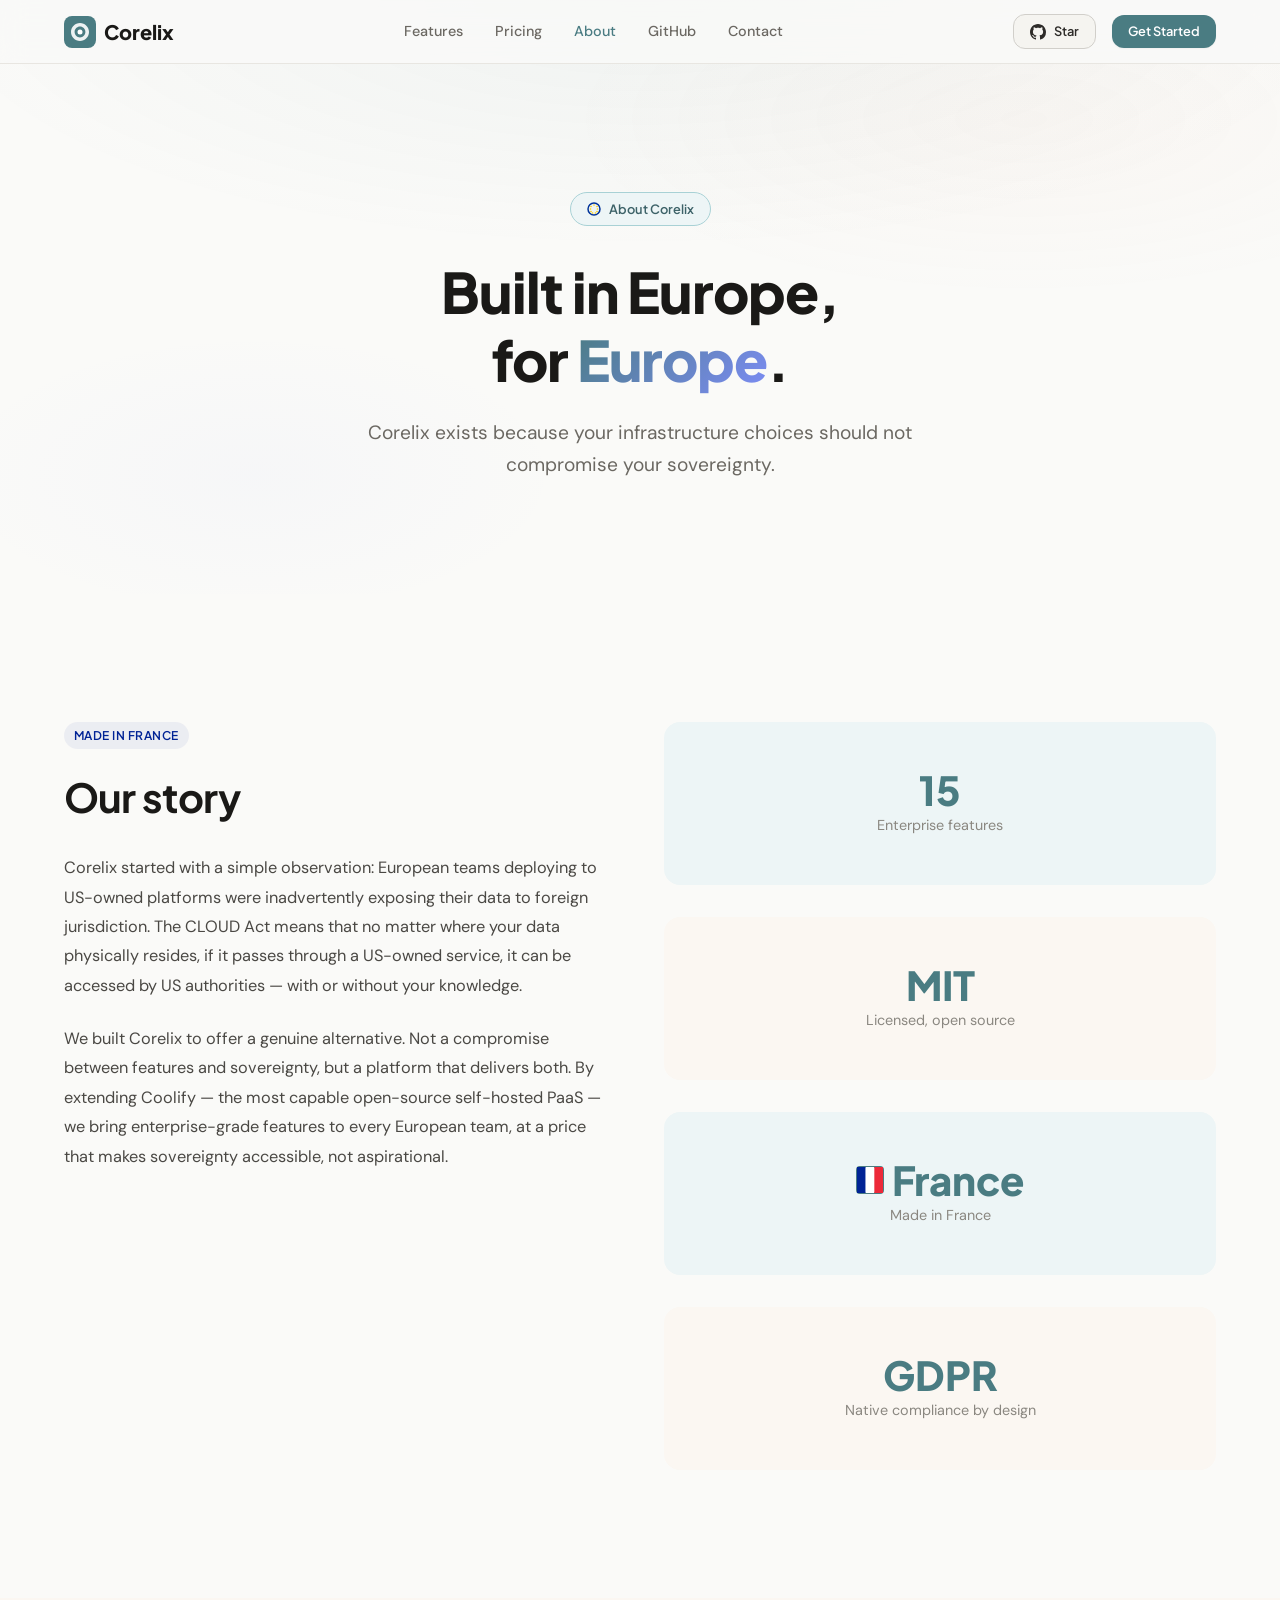
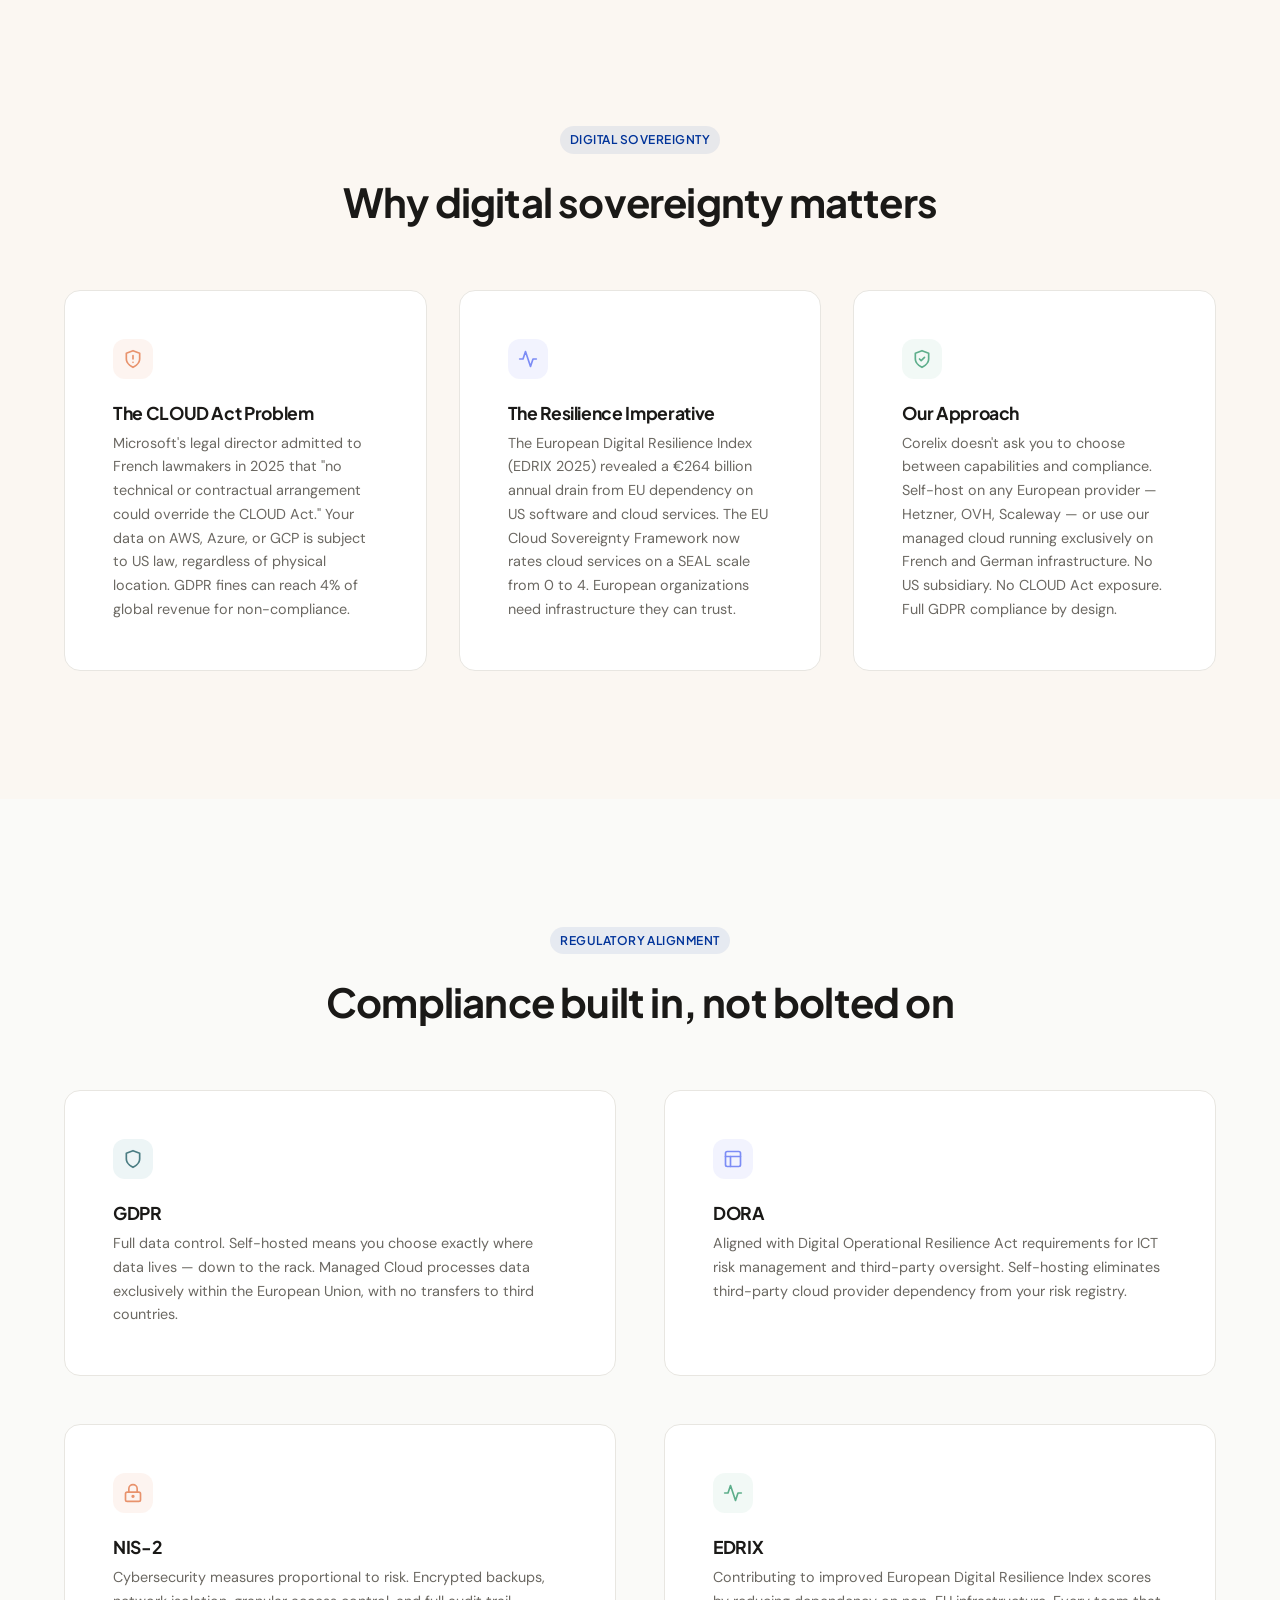
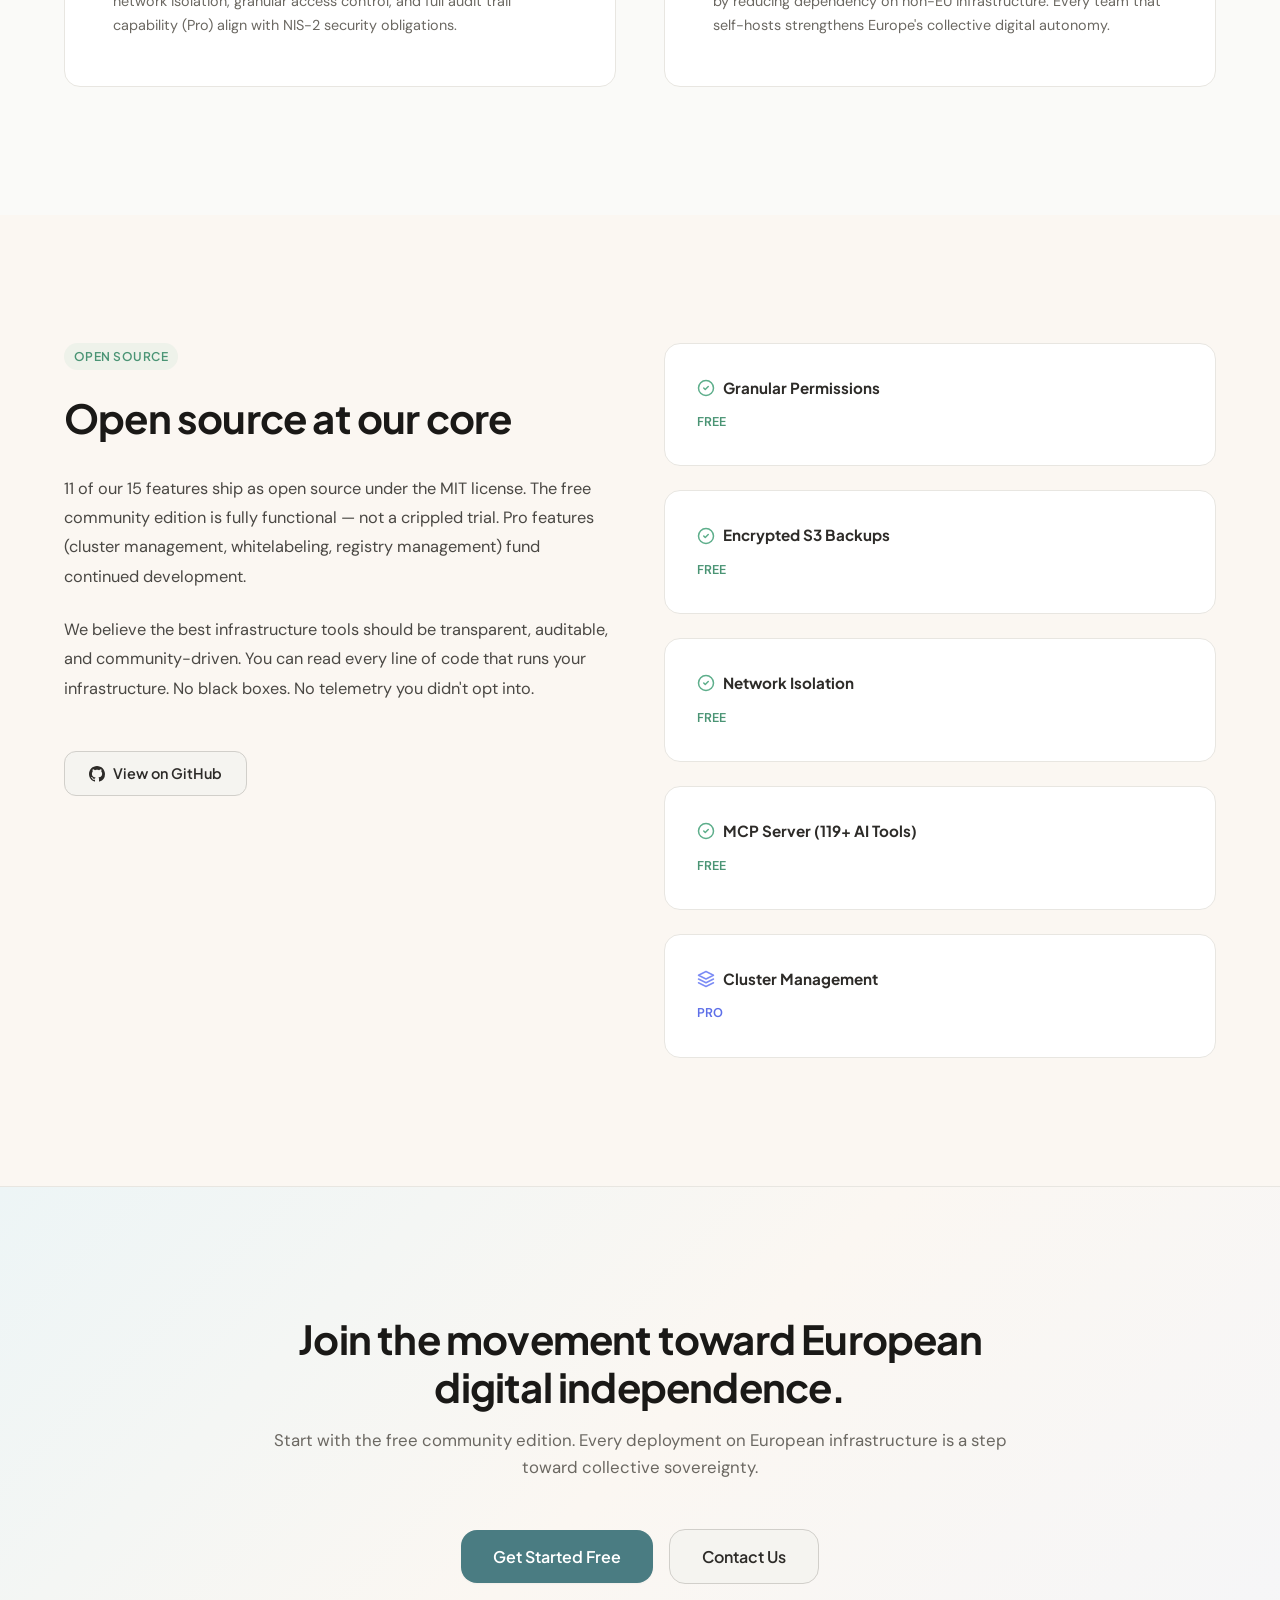
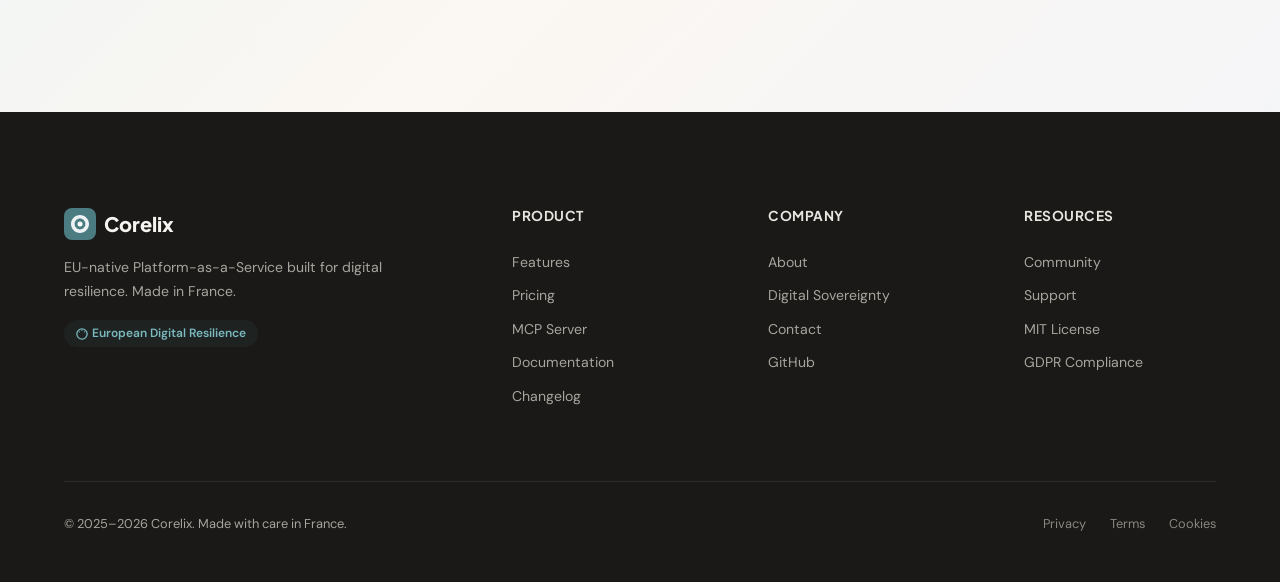
==== about.html @ 8a0ff83e "Deploy website from 1de7bd1" ====
<!DOCTYPE html>
<html lang="en">
<head>
  <meta charset="utf-8">
  <meta name="viewport" content="width=device-width, initial-scale=1">
  <title>About Corelix — European Digital Resilience for Every Team</title>
  <meta name="description" content="Corelix is an EU-native PaaS made in France, built for digital sovereignty and resilience. Learn why European infrastructure independence matters and how Corelix helps.">
  <meta name="keywords" content="Corelix, about, European PaaS, digital sovereignty, GDPR, CLOUD Act, EDRIX, France, open source, self-hosted">

  <!-- Open Graph -->
  <meta property="og:type" content="website">
  <meta property="og:url" content="https://corelix.io/about.html">
  <meta property="og:title" content="About Corelix — European Digital Resilience for Every Team">
  <meta property="og:description" content="EU-native PaaS made in France, built for digital sovereignty and resilience. Learn why European infrastructure independence matters.">
  <meta property="og:image" content="https://corelix.io/images/og-cover.png">
  <meta property="og:locale" content="en_US">

  <!-- Twitter -->
  <meta name="twitter:card" content="summary_large_image">
  <meta name="twitter:title" content="About Corelix — European Digital Resilience for Every Team">
  <meta name="twitter:description" content="EU-native PaaS made in France. Digital sovereignty and resilience for every team.">
  <meta name="twitter:image" content="https://corelix.io/images/og-cover.png">

  <!-- Canonical -->
  <link rel="canonical" href="https://corelix.io/about.html">

  <link rel="icon" type="image/svg+xml" href="data:image/svg+xml,%3Csvg xmlns='http://www.w3.org/2000/svg' viewBox='0 0 32 32'%3E%3Crect width='32' height='32' rx='8' fill='%234A7C82'/%3E%3Cpath d='M16 7C11.03 7 7 11.03 7 16s4.03 9 9 9 9-4.03 9-9-4.03-9-9-9zm0 14.4c-2.98 0-5.4-2.42-5.4-5.4s2.42-5.4 5.4-5.4 5.4 2.42 5.4 5.4-2.42 5.4-5.4 5.4z' fill='white' opacity='0.9'/%3E%3Ccircle cx='16' cy='16' r='2.5' fill='white'/%3E%3C/svg%3E">
  <meta name="theme-color" content="#4A7C82">

  <!-- Fonts -->
  <link rel="preconnect" href="https://fonts.googleapis.com">
  <link rel="preconnect" href="https://fonts.gstatic.com" crossorigin>
  <link href="https://fonts.googleapis.com/css2?family=Plus+Jakarta+Sans:wght@500;600;700;800&family=DM+Sans:wght@400;500;600&family=JetBrains+Mono:wght@400&display=swap" rel="stylesheet">

  <!-- Styles -->
  <link rel="stylesheet" href="css/styles.css">

  <!-- Structured Data -->
  <script type="application/ld+json">
  {
    "@context": "https://schema.org",
    "@type": "AboutPage",
    "name": "About Corelix",
    "description": "Corelix is an EU-native PaaS made in France, built for digital sovereignty and resilience.",
    "url": "https://corelix.io/about.html",
    "mainEntity": {
      "@type": "Organization",
      "name": "Corelix",
      "url": "https://corelix.io",
      "foundingLocation": {
        "@type": "Place",
        "name": "France"
      },
      "address": {
        "@type": "PostalAddress",
        "addressCountry": "FR"
      },
      "description": "EU-native Platform-as-a-Service built for digital resilience. Open source, made in France.",
      "knowsAbout": ["PaaS", "Digital Sovereignty", "GDPR", "Cloud Infrastructure", "Self-Hosting"]
    }
  }
  </script>
</head>
<body>
  <a href="#main" class="skip-link">Skip to main content</a>

  <!-- ====== Header ====== -->
  <header class="header" role="banner">
    <div class="header__inner">
      <a href="index.html" class="header__logo" aria-label="Corelix home">
        <svg class="header__logo-icon" viewBox="0 0 32 32" fill="none" xmlns="http://www.w3.org/2000/svg" aria-hidden="true">
          <rect width="32" height="32" rx="8" fill="#4A7C82"/>
          <path d="M16 7C11.03 7 7 11.03 7 16s4.03 9 9 9 9-4.03 9-9-4.03-9-9-9zm0 14.4c-2.98 0-5.4-2.42-5.4-5.4s2.42-5.4 5.4-5.4 5.4 2.42 5.4 5.4-2.42 5.4-5.4 5.4z" fill="white" opacity="0.9"/>
          <circle cx="16" cy="16" r="2.5" fill="white"/>
        </svg>
        Corelix
      </a>

      <nav class="header__nav" aria-label="Main navigation">
        <a href="features.html" class="header__link">Features</a>
        <a href="pricing.html" class="header__link">Pricing</a>
        <a href="about.html" class="header__link header__link--active">About</a>
        <a href="https://github.com/corelixio/platform" class="header__link" target="_blank" rel="noopener">GitHub</a>
        <a href="contact.html" class="header__link">Contact</a>
      </nav>

      <div class="header__actions">
        <a href="https://github.com/corelixio/platform" class="btn btn--secondary btn--sm" target="_blank" rel="noopener">
          <svg width="16" height="16" viewBox="0 0 16 16" fill="currentColor" aria-hidden="true"><path d="M8 0C3.58 0 0 3.58 0 8c0 3.54 2.29 6.53 5.47 7.59.4.07.55-.17.55-.38 0-.19-.01-.82-.01-1.49-2.01.37-2.53-.49-2.69-.94-.09-.23-.48-.94-.82-1.13-.28-.15-.68-.52-.01-.53.63-.01 1.08.58 1.23.82.72 1.21 1.87.87 2.33.66.07-.52.28-.87.51-1.07-1.78-.2-3.64-.89-3.64-3.95 0-.87.31-1.59.82-2.15-.08-.2-.36-1.02.08-2.12 0 0 .67-.21 2.2.82.64-.18 1.32-.27 2-.27.68 0 1.36.09 2 .27 1.53-1.04 2.2-.82 2.2-.82.44 1.1.16 1.92.08 2.12.51.56.82 1.27.82 2.15 0 3.07-1.87 3.75-3.65 3.95.29.25.54.73.54 1.48 0 1.07-.01 1.93-.01 2.2 0 .21.15.46.55.38A8.01 8.01 0 0016 8c0-4.42-3.58-8-8-8z"/></svg>
          Star
        </a>
        <a href="pricing.html" class="btn btn--primary btn--sm">Get Started</a>
      </div>

      <button class="header__mobile-toggle" aria-label="Toggle menu" aria-expanded="false">
        <svg width="24" height="24" viewBox="0 0 24 24" fill="none" stroke="currentColor" stroke-width="2" stroke-linecap="round"><line x1="3" y1="6" x2="21" y2="6"/><line x1="3" y1="12" x2="21" y2="12"/><line x1="3" y1="18" x2="21" y2="18"/></svg>
      </button>
    </div>
  </header>

  <!-- Mobile Nav -->
  <nav class="mobile-nav" aria-label="Mobile navigation">
    <a href="features.html" class="mobile-nav__link">Features</a>
    <a href="pricing.html" class="mobile-nav__link">Pricing</a>
    <a href="about.html" class="mobile-nav__link">About</a>
    <a href="https://github.com/corelixio/platform" class="mobile-nav__link" target="_blank" rel="noopener">GitHub</a>
    <a href="contact.html" class="mobile-nav__link">Contact</a>
    <a href="pricing.html" class="btn btn--primary btn--lg" style="margin-top:auto;">Get Started</a>
  </nav>

  <main id="main">
    <!-- ====== Hero (Small) ====== -->
    <section class="hero" style="padding-bottom:var(--space-3xl);">
      <div class="container">
        <div class="hero__badge animate-in">
          <svg width="14" height="14" viewBox="0 0 14 14" fill="none" aria-hidden="true"><circle cx="7" cy="7" r="6" stroke="#003399" stroke-width="1.5"/><circle cx="7" cy="3" r="0.8" fill="#FFCC00"/><circle cx="4" cy="4.5" r="0.8" fill="#FFCC00"/><circle cx="10" cy="4.5" r="0.8" fill="#FFCC00"/><circle cx="3.5" cy="7" r="0.8" fill="#FFCC00"/><circle cx="10.5" cy="7" r="0.8" fill="#FFCC00"/><circle cx="4" cy="9.5" r="0.8" fill="#FFCC00"/><circle cx="10" cy="9.5" r="0.8" fill="#FFCC00"/><circle cx="5.5" cy="11" r="0.8" fill="#FFCC00"/><circle cx="8.5" cy="11" r="0.8" fill="#FFCC00"/></svg>
          About Corelix
        </div>

        <h1 class="hero__title animate-in animate-in--delay-1">
          Built in Europe,<br>for <em>Europe</em>.
        </h1>

        <p class="hero__subtitle animate-in animate-in--delay-2">
          Corelix exists because your infrastructure choices should not compromise your sovereignty.
        </p>
      </div>
    </section>


    <!-- ====== Our Story ====== -->
    <section class="section" id="story">
      <div class="container">
        <div class="grid-2" data-animate>
          <div>
            <span class="tag tag--france" style="margin-bottom:var(--space-lg); display:inline-flex;">Made in France</span>
            <h2 style="margin-bottom:var(--space-xl);">Our story</h2>
            <p style="color:var(--color-neutral-700); font-size:1.02rem; line-height:1.8; margin-bottom:var(--space-lg);">
              Corelix started with a simple observation: European teams deploying to US-owned platforms were inadvertently exposing their data to foreign jurisdiction. The CLOUD Act means that no matter where your data physically resides, if it passes through a US-owned service, it can be accessed by US authorities — with or without your knowledge.
            </p>
            <p style="color:var(--color-neutral-700); font-size:1.02rem; line-height:1.8; margin-bottom:var(--space-lg);">
              We built Corelix to offer a genuine alternative. Not a compromise between features and sovereignty, but a platform that delivers both. By extending Coolify — the most capable open-source self-hosted PaaS — we bring enterprise-grade features to every European team, at a price that makes sovereignty accessible, not aspirational.
            </p>
          </div>

          <div style="display:flex; flex-direction:column; gap:var(--space-xl); justify-content:center;">
            <div style="background:var(--color-primary-50); border-radius:var(--radius-xl); padding:var(--space-2xl); text-align:center;" data-animate data-animate-delay="100">
              <div class="stat__number">15</div>
              <div class="stat__label">Enterprise features</div>
            </div>
            <div style="background:var(--color-cream-100); border-radius:var(--radius-xl); padding:var(--space-2xl); text-align:center;" data-animate data-animate-delay="200">
              <div class="stat__number">MIT</div>
              <div class="stat__label">Licensed, open source</div>
            </div>
            <div style="background:var(--color-primary-50); border-radius:var(--radius-xl); padding:var(--space-2xl); text-align:center;" data-animate data-animate-delay="300">
              <div class="stat__number" style="display:flex; align-items:center; justify-content:center; gap:var(--space-sm);">
                <svg width="28" height="28" viewBox="0 0 14 14" fill="none" aria-hidden="true"><rect x="0.5" y="0.5" width="13" height="13" rx="1.5" fill="none" stroke="var(--color-primary-500)" stroke-width="1"/><rect x="0.5" y="0.5" width="4.33" height="13" fill="#002395" rx="0"/><rect x="4.83" y="0.5" width="4.33" height="13" fill="white"/><rect x="9.17" y="0.5" width="4.33" height="13" fill="#ED2939" rx="0"/></svg>
                France
              </div>
              <div class="stat__label">Made in France</div>
            </div>
            <div style="background:var(--color-cream-100); border-radius:var(--radius-xl); padding:var(--space-2xl); text-align:center;" data-animate data-animate-delay="400">
              <div class="stat__number">GDPR</div>
              <div class="stat__label">Native compliance by design</div>
            </div>
          </div>
        </div>
      </div>
    </section>


    <!-- ====== Digital Sovereignty ====== -->
    <section class="section section--cream" id="sovereignty">
      <div class="container">
        <div class="text-center mb-3xl" data-animate>
          <span class="tag tag--eu">Digital Sovereignty</span>
          <h2 class="mt-lg">Why digital sovereignty matters</h2>
        </div>

        <div class="grid-3">
          <div class="feature-card" data-animate data-animate-delay="0">
            <div class="feature-card__icon feature-card__icon--coral">
              <svg viewBox="0 0 24 24" fill="none" stroke="currentColor" stroke-width="2" stroke-linecap="round" stroke-linejoin="round"><path d="M12 22s8-4 8-10V5l-8-3-8 3v7c0 6 8 10 8 10z"/><line x1="12" y1="8" x2="12" y2="12"/><line x1="12" y1="16" x2="12.01" y2="16"/></svg>
            </div>
            <h3 class="feature-card__title">The CLOUD Act Problem</h3>
            <p class="feature-card__desc">
              Microsoft's legal director admitted to French lawmakers in 2025 that "no technical or contractual arrangement could override the CLOUD Act." Your data on AWS, Azure, or GCP is subject to US law, regardless of physical location. GDPR fines can reach 4% of global revenue for non-compliance.
            </p>
          </div>

          <div class="feature-card" data-animate data-animate-delay="150">
            <div class="feature-card__icon feature-card__icon--peri">
              <svg viewBox="0 0 24 24" fill="none" stroke="currentColor" stroke-width="2" stroke-linecap="round" stroke-linejoin="round"><path d="M22 12h-4l-3 9L9 3l-3 9H2"/></svg>
            </div>
            <h3 class="feature-card__title">The Resilience Imperative</h3>
            <p class="feature-card__desc">
              The European Digital Resilience Index (EDRIX 2025) revealed a €264 billion annual drain from EU dependency on US software and cloud services. The EU Cloud Sovereignty Framework now rates cloud services on a SEAL scale from 0 to 4. European organizations need infrastructure they can trust.
            </p>
          </div>

          <div class="feature-card" data-animate data-animate-delay="300">
            <div class="feature-card__icon feature-card__icon--sage">
              <svg viewBox="0 0 24 24" fill="none" stroke="currentColor" stroke-width="2" stroke-linecap="round" stroke-linejoin="round"><path d="M12 22s8-4 8-10V5l-8-3-8 3v7c0 6 8 10 8 10z"/><path d="M9 12l2 2 4-4"/></svg>
            </div>
            <h3 class="feature-card__title">Our Approach</h3>
            <p class="feature-card__desc">
              Corelix doesn't ask you to choose between capabilities and compliance. Self-host on any European provider — Hetzner, OVH, Scaleway — or use our managed cloud running exclusively on French and German infrastructure. No US subsidiary. No CLOUD Act exposure. Full GDPR compliance by design.
            </p>
          </div>
        </div>
      </div>
    </section>


    <!-- ====== GDPR & Compliance ====== -->
    <section class="section" id="gdpr">
      <div class="container">
        <div class="text-center mb-3xl" data-animate>
          <span class="tag tag--eu">Regulatory Alignment</span>
          <h2 class="mt-lg">Compliance built in, not bolted on</h2>
        </div>

        <div class="grid-2">
          <div class="feature-card" data-animate data-animate-delay="0">
            <div class="feature-card__icon feature-card__icon--teal">
              <svg viewBox="0 0 24 24" fill="none" stroke="currentColor" stroke-width="2" stroke-linecap="round" stroke-linejoin="round"><path d="M12 22s8-4 8-10V5l-8-3-8 3v7c0 6 8 10 8 10z"/></svg>
            </div>
            <h3 class="feature-card__title">GDPR</h3>
            <p class="feature-card__desc">
              Full data control. Self-hosted means you choose exactly where data lives — down to the rack. Managed Cloud processes data exclusively within the European Union, with no transfers to third countries.
            </p>
          </div>

          <div class="feature-card" data-animate data-animate-delay="100">
            <div class="feature-card__icon feature-card__icon--peri">
              <svg viewBox="0 0 24 24" fill="none" stroke="currentColor" stroke-width="2" stroke-linecap="round" stroke-linejoin="round"><rect x="3" y="3" width="18" height="18" rx="2"/><path d="M3 9h18"/><path d="M9 21V9"/></svg>
            </div>
            <h3 class="feature-card__title">DORA</h3>
            <p class="feature-card__desc">
              Aligned with Digital Operational Resilience Act requirements for ICT risk management and third-party oversight. Self-hosting eliminates third-party cloud provider dependency from your risk registry.
            </p>
          </div>

          <div class="feature-card" data-animate data-animate-delay="200">
            <div class="feature-card__icon feature-card__icon--coral">
              <svg viewBox="0 0 24 24" fill="none" stroke="currentColor" stroke-width="2" stroke-linecap="round" stroke-linejoin="round"><rect x="3" y="11" width="18" height="11" rx="2" ry="2"/><path d="M7 11V7a5 5 0 0110 0v4"/><circle cx="12" cy="16" r="1"/></svg>
            </div>
            <h3 class="feature-card__title">NIS-2</h3>
            <p class="feature-card__desc">
              Cybersecurity measures proportional to risk. Encrypted backups, network isolation, granular access control, and full audit trail capability (Pro) align with NIS-2 security obligations.
            </p>
          </div>

          <div class="feature-card" data-animate data-animate-delay="300">
            <div class="feature-card__icon feature-card__icon--sage">
              <svg viewBox="0 0 24 24" fill="none" stroke="currentColor" stroke-width="2" stroke-linecap="round" stroke-linejoin="round"><path d="M22 12h-4l-3 9L9 3l-3 9H2"/></svg>
            </div>
            <h3 class="feature-card__title">EDRIX</h3>
            <p class="feature-card__desc">
              Contributing to improved European Digital Resilience Index scores by reducing dependency on non-EU infrastructure. Every team that self-hosts strengthens Europe's collective digital autonomy.
            </p>
          </div>
        </div>
      </div>
    </section>


    <!-- ====== Open Source Commitment ====== -->
    <section class="section section--cream" id="open-source">
      <div class="container">
        <div class="grid-2" data-animate>
          <div>
            <span class="tag tag--open" style="margin-bottom:var(--space-lg); display:inline-flex;">Open Source</span>
            <h2 style="margin-bottom:var(--space-xl);">Open source at our core</h2>
            <p style="color:var(--color-neutral-700); font-size:1.02rem; line-height:1.8; margin-bottom:var(--space-lg);">
              11 of our 15 features ship as open source under the MIT license. The free community edition is fully functional — not a crippled trial. Pro features (cluster management, whitelabeling, registry management) fund continued development.
            </p>
            <p style="color:var(--color-neutral-700); font-size:1.02rem; line-height:1.8; margin-bottom:var(--space-2xl);">
              We believe the best infrastructure tools should be transparent, auditable, and community-driven. You can read every line of code that runs your infrastructure. No black boxes. No telemetry you didn't opt into.
            </p>
            <a href="https://github.com/corelixio/platform" class="btn btn--secondary" target="_blank" rel="noopener">
              <svg width="16" height="16" viewBox="0 0 16 16" fill="currentColor" aria-hidden="true"><path d="M8 0C3.58 0 0 3.58 0 8c0 3.54 2.29 6.53 5.47 7.59.4.07.55-.17.55-.38 0-.19-.01-.82-.01-1.49-2.01.37-2.53-.49-2.69-.94-.09-.23-.48-.94-.82-1.13-.28-.15-.68-.52-.01-.53.63-.01 1.08.58 1.23.82.72 1.21 1.87.87 2.33.66.07-.52.28-.87.51-1.07-1.78-.2-3.64-.89-3.64-3.95 0-.87.31-1.59.82-2.15-.08-.2-.36-1.02.08-2.12 0 0 .67-.21 2.2.82.64-.18 1.32-.27 2-.27.68 0 1.36.09 2 .27 1.53-1.04 2.2-.82 2.2-.82.44 1.1.16 1.92.08 2.12.51.56.82 1.27.82 2.15 0 3.07-1.87 3.75-3.65 3.95.29.25.54.73.54 1.48 0 1.07-.01 1.93-.01 2.2 0 .21.15.46.55.38A8.01 8.01 0 0016 8c0-4.42-3.58-8-8-8z"/></svg>
              View on GitHub
            </a>
          </div>

          <div style="display:flex; flex-direction:column; gap:var(--space-lg); justify-content:center;">
            <div style="background:white; border:1px solid var(--color-neutral-200); border-radius:var(--radius-xl); padding:var(--space-xl);" data-animate data-animate-delay="100">
              <div style="display:flex; align-items:center; gap:var(--space-sm); margin-bottom:var(--space-sm);">
                <svg width="18" height="18" viewBox="0 0 24 24" fill="none" stroke="var(--color-sage-500)" stroke-width="2" stroke-linecap="round" stroke-linejoin="round"><path d="M9 12l2 2 4-4"/><circle cx="12" cy="12" r="10"/></svg>
                <strong style="font-family:var(--font-display); font-size:0.95rem;">Granular Permissions</strong>
              </div>
              <span style="font-size:0.8rem; color:var(--color-sage-600); font-weight:600;">FREE</span>
            </div>
            <div style="background:white; border:1px solid var(--color-neutral-200); border-radius:var(--radius-xl); padding:var(--space-xl);" data-animate data-animate-delay="150">
              <div style="display:flex; align-items:center; gap:var(--space-sm); margin-bottom:var(--space-sm);">
                <svg width="18" height="18" viewBox="0 0 24 24" fill="none" stroke="var(--color-sage-500)" stroke-width="2" stroke-linecap="round" stroke-linejoin="round"><path d="M9 12l2 2 4-4"/><circle cx="12" cy="12" r="10"/></svg>
                <strong style="font-family:var(--font-display); font-size:0.95rem;">Encrypted S3 Backups</strong>
              </div>
              <span style="font-size:0.8rem; color:var(--color-sage-600); font-weight:600;">FREE</span>
            </div>
            <div style="background:white; border:1px solid var(--color-neutral-200); border-radius:var(--radius-xl); padding:var(--space-xl);" data-animate data-animate-delay="200">
              <div style="display:flex; align-items:center; gap:var(--space-sm); margin-bottom:var(--space-sm);">
                <svg width="18" height="18" viewBox="0 0 24 24" fill="none" stroke="var(--color-sage-500)" stroke-width="2" stroke-linecap="round" stroke-linejoin="round"><path d="M9 12l2 2 4-4"/><circle cx="12" cy="12" r="10"/></svg>
                <strong style="font-family:var(--font-display); font-size:0.95rem;">Network Isolation</strong>
              </div>
              <span style="font-size:0.8rem; color:var(--color-sage-600); font-weight:600;">FREE</span>
            </div>
            <div style="background:white; border:1px solid var(--color-neutral-200); border-radius:var(--radius-xl); padding:var(--space-xl);" data-animate data-animate-delay="250">
              <div style="display:flex; align-items:center; gap:var(--space-sm); margin-bottom:var(--space-sm);">
                <svg width="18" height="18" viewBox="0 0 24 24" fill="none" stroke="var(--color-sage-500)" stroke-width="2" stroke-linecap="round" stroke-linejoin="round"><path d="M9 12l2 2 4-4"/><circle cx="12" cy="12" r="10"/></svg>
                <strong style="font-family:var(--font-display); font-size:0.95rem;">MCP Server (119+ AI Tools)</strong>
              </div>
              <span style="font-size:0.8rem; color:var(--color-sage-600); font-weight:600;">FREE</span>
            </div>
            <div style="background:white; border:1px solid var(--color-neutral-200); border-radius:var(--radius-xl); padding:var(--space-xl);" data-animate data-animate-delay="300">
              <div style="display:flex; align-items:center; gap:var(--space-sm); margin-bottom:var(--space-sm);">
                <svg width="18" height="18" viewBox="0 0 24 24" fill="none" stroke="var(--color-peri-500)" stroke-width="2" stroke-linecap="round" stroke-linejoin="round"><path d="M12 2L2 7l10 5 10-5-10-5z"/><path d="M2 17l10 5 10-5"/><path d="M2 12l10 5 10-5"/></svg>
                <strong style="font-family:var(--font-display); font-size:0.95rem;">Cluster Management</strong>
              </div>
              <span style="font-size:0.8rem; color:var(--color-peri-600); font-weight:600;">PRO</span>
            </div>
          </div>
        </div>
      </div>
    </section>


    <!-- ====== CTA ====== -->
    <section class="cta-section">
      <div class="container" data-animate>
        <h2>Join the movement toward European<br>digital independence.</h2>
        <p>Start with the free community edition. Every deployment on European infrastructure is a step toward collective sovereignty.</p>
        <div class="flex items-center justify-center gap-md" style="flex-wrap:wrap;">
          <a href="pricing.html" class="btn btn--primary btn--lg">Get Started Free</a>
          <a href="contact.html" class="btn btn--secondary btn--lg">Contact Us</a>
        </div>
      </div>
    </section>
  </main>


  <!-- ====== Footer ====== -->
  <footer class="footer" role="contentinfo">
    <div class="container">
      <div class="footer__grid">
        <div class="footer__brand">
          <a href="index.html" class="header__logo" style="color:var(--color-neutral-100);">
            <svg class="header__logo-icon" viewBox="0 0 32 32" fill="none" aria-hidden="true">
              <rect width="32" height="32" rx="8" fill="#4A7C82"/>
              <path d="M16 7C11.03 7 7 11.03 7 16s4.03 9 9 9 9-4.03 9-9-4.03-9-9-9zm0 14.4c-2.98 0-5.4-2.42-5.4-5.4s2.42-5.4 5.4-5.4 5.4 2.42 5.4 5.4-2.42 5.4-5.4 5.4z" fill="white" opacity="0.9"/>
              <circle cx="16" cy="16" r="2.5" fill="white"/>
            </svg>
            Corelix
          </a>
          <p>EU-native Platform-as-a-Service built for digital resilience. Made in France.</p>
          <div class="footer__eu-badge">
            <svg width="12" height="12" viewBox="0 0 14 14" fill="none"><circle cx="7" cy="7" r="6" stroke="currentColor" stroke-width="1.5"/><circle cx="7" cy="3" r="0.7" fill="currentColor"/><circle cx="4" cy="4.5" r="0.7" fill="currentColor"/><circle cx="10" cy="4.5" r="0.7" fill="currentColor"/></svg>
            European Digital Resilience
          </div>
        </div>

        <div>
          <h4 class="footer__col-title">Product</h4>
          <ul class="footer__links">
            <li><a href="features.html">Features</a></li>
            <li><a href="pricing.html">Pricing</a></li>
            <li><a href="features.html#mcp-server">MCP Server</a></li>
            <li><a href="https://github.com/corelixio/platform" target="_blank" rel="noopener">Documentation</a></li>
            <li><a href="https://github.com/corelixio/platform/blob/main/CHANGELOG.md" target="_blank" rel="noopener">Changelog</a></li>
          </ul>
        </div>

        <div>
          <h4 class="footer__col-title">Company</h4>
          <ul class="footer__links">
            <li><a href="about.html">About</a></li>
            <li><a href="about.html#sovereignty">Digital Sovereignty</a></li>
            <li><a href="contact.html">Contact</a></li>
            <li><a href="https://github.com/corelixio/platform" target="_blank" rel="noopener">GitHub</a></li>
          </ul>
        </div>

        <div>
          <h4 class="footer__col-title">Resources</h4>
          <ul class="footer__links">
            <li><a href="https://github.com/corelixio/platform/discussions" target="_blank" rel="noopener">Community</a></li>
            <li><a href="https://github.com/corelixio/platform/issues" target="_blank" rel="noopener">Support</a></li>
            <li><a href="https://github.com/corelixio/platform/blob/main/LICENSE" target="_blank" rel="noopener">MIT License</a></li>
            <li><a href="about.html#gdpr">GDPR Compliance</a></li>
          </ul>
        </div>
      </div>

      <div class="footer__bottom">
        <p>&copy; 2025–2026 Corelix. Made with care in France.</p>
        <div class="footer__bottom-links">
          <a href="contact.html">Privacy</a>
          <a href="contact.html">Terms</a>
          <a href="contact.html">Cookies</a>
        </div>
      </div>
    </div>
  </footer>

  <script src="js/main.js"></script>
</body>
</html>
---- css/styles.css ----
/* ============================================
   Corelix.io — Design System
   EU-first PaaS · Made in France
   ============================================ */

/* --- CSS Custom Properties (Brand Tokens) --- */
:root {
  /* Primary — Soft Teal (trust, stability, European identity) */
  --color-primary-50:  #EDF5F6;
  --color-primary-100: #D4E8EA;
  --color-primary-200: #A8D1D5;
  --color-primary-300: #7BB9BF;
  --color-primary-400: #5BA0A7;
  --color-primary-500: #4A7C82;
  --color-primary-600: #3D6268;
  --color-primary-700: #2F4E52;
  --color-primary-800: #233A3D;
  --color-primary-900: #172627;

  /* Secondary — Warm Cream (comfort, warmth, accessibility) */
  --color-cream-50:  #FFFDFB;
  --color-cream-100: #FBF7F2;
  --color-cream-200: #F5F0EB;
  --color-cream-300: #EDE5DC;
  --color-cream-400: #DDD3C6;

  /* Accent Coral — (energy, warmth, French touch) */
  --color-coral-300: #F0B5A0;
  --color-coral-400: #EC9E83;
  --color-coral-500: #E8926C;
  --color-coral-600: #D47A54;

  /* Accent Periwinkle — (innovation, technology) */
  --color-peri-300:  #A3ADF8;
  --color-peri-400:  #8E9AF6;
  --color-peri-500:  #7C8CF5;
  --color-peri-600:  #5D6FE8;

  /* Success — Sage Green (growth, sustainability) */
  --color-sage-400:  #72C0A0;
  --color-sage-500:  #5DAE8B;
  --color-sage-600:  #4A9474;

  /* Warning — Warm Amber */
  --color-amber-400: #EDC480;
  --color-amber-500: #E8B86C;

  /* Neutral — Warm Slate */
  --color-neutral-50:  #FAFAF8;
  --color-neutral-100: #F5F4F0;
  --color-neutral-200: #E8E6E1;
  --color-neutral-300: #D1CFCA;
  --color-neutral-400: #A8A59E;
  --color-neutral-500: #8A8780;
  --color-neutral-600: #6B6862;
  --color-neutral-700: #4A4844;
  --color-neutral-800: #2D2B28;
  --color-neutral-900: #1A1917;

  /* Typography */
  --font-display: 'Plus Jakarta Sans', sans-serif;
  --font-body:    'DM Sans', sans-serif;
  --font-mono:    'JetBrains Mono', monospace;

  /* Spacing Scale */
  --space-xs:  0.25rem;
  --space-sm:  0.5rem;
  --space-md:  1rem;
  --space-lg:  1.5rem;
  --space-xl:  2rem;
  --space-2xl: 3rem;
  --space-3xl: 4rem;
  --space-4xl: 6rem;
  --space-5xl: 8rem;

  /* Radii */
  --radius-sm:   0.375rem;
  --radius-md:   0.5rem;
  --radius-lg:   0.75rem;
  --radius-xl:   1rem;
  --radius-2xl:  1.25rem;
  --radius-full: 9999px;

  /* Shadows */
  --shadow-sm:  0 1px 2px rgba(26, 25, 23, 0.04);
  --shadow-md:  0 4px 6px -1px rgba(26, 25, 23, 0.06), 0 2px 4px rgba(26, 25, 23, 0.04);
  --shadow-lg:  0 10px 15px -3px rgba(26, 25, 23, 0.06), 0 4px 6px rgba(26, 25, 23, 0.03);
  --shadow-xl:  0 20px 25px -5px rgba(26, 25, 23, 0.06), 0 8px 10px rgba(26, 25, 23, 0.03);
  --shadow-glow: 0 0 20px rgba(74, 124, 130, 0.15);

  /* Transitions */
  --ease-smooth: cubic-bezier(0.4, 0, 0.2, 1);
  --duration-fast: 150ms;
  --duration-normal: 250ms;
  --duration-slow: 400ms;

  /* Layout */
  --max-width: 1200px;
  --header-height: 4rem;
}


/* --- Base Reset & Typography --- */
*,
*::before,
*::after {
  box-sizing: border-box;
  margin: 0;
  padding: 0;
}

html {
  scroll-behavior: smooth;
  -webkit-font-smoothing: antialiased;
  -moz-osx-font-smoothing: grayscale;
}

body {
  font-family: var(--font-body);
  font-size: 1rem;
  line-height: 1.6;
  color: var(--color-neutral-800);
  background-color: var(--color-neutral-50);
}

h1, h2, h3, h4, h5, h6 {
  font-family: var(--font-display);
  font-weight: 700;
  line-height: 1.2;
  color: var(--color-neutral-900);
  letter-spacing: -0.02em;
}

h1 { font-size: clamp(2.25rem, 5vw, 3.5rem); font-weight: 800; }
h2 { font-size: clamp(1.75rem, 3.5vw, 2.5rem); }
h3 { font-size: clamp(1.25rem, 2.5vw, 1.75rem); }
h4 { font-size: 1.25rem; }

p { max-width: 65ch; }

a {
  color: var(--color-primary-500);
  text-decoration: none;
  transition: color var(--duration-fast) var(--ease-smooth);
}

a:hover { color: var(--color-primary-600); }

code, pre {
  font-family: var(--font-mono);
  font-size: 0.875rem;
}

pre {
  background: var(--color-neutral-900);
  color: var(--color-neutral-200);
  padding: var(--space-lg);
  border-radius: var(--radius-lg);
  overflow-x: auto;
  line-height: 1.7;
}

code {
  background: var(--color-neutral-100);
  color: var(--color-primary-700);
  padding: 0.125rem 0.375rem;
  border-radius: var(--radius-sm);
  font-size: 0.85em;
}

pre code {
  background: none;
  color: inherit;
  padding: 0;
}

img { max-width: 100%; height: auto; }


/* --- Layout --- */
.container {
  max-width: var(--max-width);
  margin: 0 auto;
  padding: 0 var(--space-lg);
}

.section {
  padding: var(--space-5xl) 0;
}

.section--sm {
  padding: var(--space-3xl) 0;
}

.section--cream {
  background: var(--color-cream-100);
}

.section--dark {
  background: var(--color-neutral-900);
  color: var(--color-neutral-200);
}

.section--dark h2,
.section--dark h3,
.section--dark h4 {
  color: var(--color-neutral-50);
}


/* --- Header --- */
.header {
  position: fixed;
  top: 0;
  left: 0;
  right: 0;
  height: var(--header-height);
  z-index: 100;
  background: rgba(250, 250, 248, 0.85);
  backdrop-filter: blur(12px);
  -webkit-backdrop-filter: blur(12px);
  border-bottom: 1px solid var(--color-neutral-200);
  transition: box-shadow var(--duration-normal) var(--ease-smooth);
}

.header--scrolled {
  box-shadow: var(--shadow-md);
}

.header__inner {
  display: flex;
  align-items: center;
  justify-content: space-between;
  height: 100%;
  max-width: var(--max-width);
  margin: 0 auto;
  padding: 0 var(--space-lg);
}

.header__logo {
  display: flex;
  align-items: center;
  gap: var(--space-sm);
  font-family: var(--font-display);
  font-weight: 800;
  font-size: 1.25rem;
  color: var(--color-neutral-900);
  text-decoration: none;
}

.header__logo-icon {
  width: 2rem;
  height: 2rem;
}

.header__nav {
  display: flex;
  align-items: center;
  gap: var(--space-xl);
}

.header__link {
  font-family: var(--font-body);
  font-size: 0.9rem;
  font-weight: 500;
  color: var(--color-neutral-600);
  text-decoration: none;
  transition: color var(--duration-fast) var(--ease-smooth);
}

.header__link:hover,
.header__link--active {
  color: var(--color-primary-500);
}

.header__actions {
  display: flex;
  align-items: center;
  gap: var(--space-md);
}

.header__mobile-toggle {
  display: none;
  background: none;
  border: none;
  cursor: pointer;
  padding: var(--space-sm);
  color: var(--color-neutral-700);
}


/* --- Mobile Navigation --- */
.mobile-nav {
  display: none;
  position: fixed;
  top: var(--header-height);
  left: 0;
  right: 0;
  bottom: 0;
  background: var(--color-neutral-50);
  z-index: 99;
  padding: var(--space-xl);
  flex-direction: column;
  gap: var(--space-lg);
}

.mobile-nav--open {
  display: flex;
}

.mobile-nav__link {
  font-family: var(--font-display);
  font-size: 1.25rem;
  font-weight: 600;
  color: var(--color-neutral-800);
  text-decoration: none;
  padding: var(--space-md) 0;
  border-bottom: 1px solid var(--color-neutral-200);
}


/* --- Buttons --- */
.btn {
  display: inline-flex;
  align-items: center;
  justify-content: center;
  gap: var(--space-sm);
  font-family: var(--font-display);
  font-weight: 600;
  font-size: 0.9rem;
  padding: 0.625rem 1.5rem;
  border-radius: var(--radius-lg);
  border: none;
  cursor: pointer;
  text-decoration: none;
  transition: all var(--duration-normal) var(--ease-smooth);
  white-space: nowrap;
}

.btn--primary {
  background: var(--color-primary-500);
  color: white;
  box-shadow: var(--shadow-sm);
}

.btn--primary:hover {
  background: var(--color-primary-600);
  color: white;
  box-shadow: var(--shadow-md);
  transform: translateY(-1px);
}

.btn--secondary {
  background: var(--color-neutral-100);
  color: var(--color-neutral-800);
  border: 1px solid var(--color-neutral-300);
}

.btn--secondary:hover {
  background: var(--color-neutral-200);
  color: var(--color-neutral-900);
  transform: translateY(-1px);
}

.btn--outline {
  background: transparent;
  color: var(--color-primary-500);
  border: 1.5px solid var(--color-primary-400);
}

.btn--outline:hover {
  background: var(--color-primary-50);
  color: var(--color-primary-600);
}

.btn--lg {
  padding: 0.875rem 2rem;
  font-size: 1rem;
  border-radius: var(--radius-xl);
}

.btn--sm {
  padding: 0.375rem 1rem;
  font-size: 0.8rem;
}

.btn--ghost {
  background: none;
  color: var(--color-neutral-600);
  padding: 0.5rem 0.75rem;
}

.btn--ghost:hover {
  color: var(--color-primary-500);
  background: var(--color-primary-50);
}


/* --- Hero Section --- */
.hero {
  padding-top: calc(var(--header-height) + var(--space-5xl));
  padding-bottom: var(--space-5xl);
  text-align: center;
  position: relative;
  overflow: hidden;
}

.hero::before {
  content: '';
  position: absolute;
  top: 0;
  left: 0;
  right: 0;
  bottom: 0;
  background:
    radial-gradient(ellipse 80% 60% at 50% 0%, rgba(74, 124, 130, 0.06) 0%, transparent 70%),
    radial-gradient(ellipse 60% 50% at 80% 20%, rgba(232, 146, 108, 0.04) 0%, transparent 60%),
    radial-gradient(ellipse 40% 40% at 20% 80%, rgba(124, 140, 245, 0.03) 0%, transparent 60%);
  pointer-events: none;
  z-index: 0;
}

.hero > * {
  position: relative;
  z-index: 1;
}

.hero__badge {
  display: inline-flex;
  align-items: center;
  gap: var(--space-sm);
  font-family: var(--font-display);
  font-size: 0.8rem;
  font-weight: 600;
  color: var(--color-primary-600);
  background: var(--color-primary-50);
  border: 1px solid var(--color-primary-200);
  padding: 0.375rem 1rem;
  border-radius: var(--radius-full);
  margin-bottom: var(--space-xl);
}

.hero__title {
  max-width: 800px;
  margin: 0 auto var(--space-lg);
}

.hero__title em {
  font-style: normal;
  background: linear-gradient(135deg, var(--color-primary-500), var(--color-peri-500));
  -webkit-background-clip: text;
  -webkit-text-fill-color: transparent;
  background-clip: text;
}

.hero__subtitle {
  font-size: clamp(1.05rem, 2vw, 1.2rem);
  color: var(--color-neutral-600);
  max-width: 600px;
  margin: 0 auto var(--space-2xl);
  line-height: 1.7;
}

.hero__actions {
  display: flex;
  align-items: center;
  justify-content: center;
  gap: var(--space-md);
  margin-bottom: var(--space-3xl);
  flex-wrap: wrap;
}

.hero__trust {
  display: flex;
  align-items: center;
  justify-content: center;
  gap: var(--space-xl);
  flex-wrap: wrap;
}

.hero__trust-item {
  display: flex;
  align-items: center;
  gap: var(--space-xs);
  font-size: 0.8rem;
  font-weight: 500;
  color: var(--color-neutral-500);
}

.hero__trust-item svg {
  width: 1rem;
  height: 1rem;
  flex-shrink: 0;
}


/* --- Feature Cards --- */
.features-grid {
  display: grid;
  grid-template-columns: repeat(auto-fill, minmax(320px, 1fr));
  gap: var(--space-xl);
}

.feature-card {
  background: white;
  border: 1px solid var(--color-neutral-200);
  border-radius: var(--radius-xl);
  padding: var(--space-2xl);
  transition: all var(--duration-normal) var(--ease-smooth);
}

.feature-card:hover {
  border-color: var(--color-primary-300);
  box-shadow: var(--shadow-lg);
  transform: translateY(-2px);
}

.feature-card__icon {
  width: 2.5rem;
  height: 2.5rem;
  border-radius: var(--radius-lg);
  display: flex;
  align-items: center;
  justify-content: center;
  margin-bottom: var(--space-lg);
}

.feature-card__icon--teal   { background: var(--color-primary-50);  color: var(--color-primary-500); }
.feature-card__icon--coral  { background: rgba(232, 146, 108, 0.1);  color: var(--color-coral-500); }
.feature-card__icon--peri   { background: rgba(124, 140, 245, 0.1);  color: var(--color-peri-500); }
.feature-card__icon--sage   { background: rgba(93, 174, 139, 0.08);  color: var(--color-sage-500); }
.feature-card__icon--amber  { background: rgba(232, 184, 108, 0.1);  color: var(--color-amber-500); }

.feature-card__icon svg {
  width: 1.25rem;
  height: 1.25rem;
}

.feature-card__title {
  font-size: 1.1rem;
  margin-bottom: var(--space-sm);
}

.feature-card__desc {
  font-size: 0.9rem;
  color: var(--color-neutral-600);
  line-height: 1.65;
}

.feature-card__tag {
  display: inline-block;
  font-size: 0.7rem;
  font-weight: 600;
  text-transform: uppercase;
  letter-spacing: 0.05em;
  padding: 0.125rem 0.5rem;
  border-radius: var(--radius-full);
  margin-top: var(--space-md);
}

.feature-card__tag--free {
  background: var(--color-sage-400);
  color: white;
}

.feature-card__tag--pro {
  background: var(--color-peri-500);
  color: white;
}


/* --- Pricing Cards --- */
.pricing-grid {
  display: grid;
  grid-template-columns: repeat(auto-fit, minmax(280px, 1fr));
  gap: var(--space-xl);
  align-items: start;
}

.pricing-card {
  background: white;
  border: 1px solid var(--color-neutral-200);
  border-radius: var(--radius-2xl);
  padding: var(--space-2xl);
  position: relative;
}

.pricing-card--featured {
  border-color: var(--color-primary-400);
  box-shadow: var(--shadow-glow);
}

.pricing-card__badge {
  position: absolute;
  top: -0.75rem;
  left: 50%;
  transform: translateX(-50%);
  background: var(--color-primary-500);
  color: white;
  font-size: 0.75rem;
  font-weight: 700;
  font-family: var(--font-display);
  padding: 0.25rem 1rem;
  border-radius: var(--radius-full);
  text-transform: uppercase;
  letter-spacing: 0.05em;
}

.pricing-card__name {
  font-size: 1.1rem;
  font-weight: 700;
  margin-bottom: var(--space-xs);
}

.pricing-card__desc {
  font-size: 0.85rem;
  color: var(--color-neutral-500);
  margin-bottom: var(--space-lg);
}

.pricing-card__price {
  font-family: var(--font-display);
  font-size: 2.5rem;
  font-weight: 800;
  color: var(--color-neutral-900);
  margin-bottom: var(--space-xs);
}

.pricing-card__price span {
  font-size: 0.9rem;
  font-weight: 500;
  color: var(--color-neutral-500);
}

.pricing-card__period {
  font-size: 0.8rem;
  color: var(--color-neutral-400);
  margin-bottom: var(--space-xl);
}

.pricing-card__features {
  list-style: none;
  margin-bottom: var(--space-xl);
}

.pricing-card__features li {
  display: flex;
  align-items: flex-start;
  gap: var(--space-sm);
  font-size: 0.88rem;
  color: var(--color-neutral-700);
  padding: var(--space-sm) 0;
}

.pricing-card__features li svg {
  width: 1.125rem;
  height: 1.125rem;
  flex-shrink: 0;
  color: var(--color-sage-500);
  margin-top: 0.125rem;
}

.pricing-card__cta {
  width: 100%;
  text-align: center;
}


/* --- Stats / Social Proof --- */
.stats-grid {
  display: grid;
  grid-template-columns: repeat(auto-fit, minmax(180px, 1fr));
  gap: var(--space-xl);
  text-align: center;
}

.stat__number {
  font-family: var(--font-display);
  font-size: 2.5rem;
  font-weight: 800;
  color: var(--color-primary-500);
  line-height: 1;
  margin-bottom: var(--space-xs);
}

.stat__label {
  font-size: 0.9rem;
  color: var(--color-neutral-500);
}


/* --- Comparison Table --- */
.comparison-table {
  width: 100%;
  border-collapse: collapse;
  font-size: 0.88rem;
}

.comparison-table th,
.comparison-table td {
  text-align: left;
  padding: var(--space-md) var(--space-lg);
  border-bottom: 1px solid var(--color-neutral-200);
}

.comparison-table th {
  font-family: var(--font-display);
  font-weight: 700;
  font-size: 0.8rem;
  text-transform: uppercase;
  letter-spacing: 0.05em;
  color: var(--color-neutral-500);
  background: var(--color-neutral-100);
}

.comparison-table th:first-child {
  border-radius: var(--radius-lg) 0 0 0;
}

.comparison-table th:last-child {
  border-radius: 0 var(--radius-lg) 0 0;
}

.comparison-table td:first-child {
  font-weight: 600;
  color: var(--color-neutral-800);
}

.comparison-table .check {
  color: var(--color-sage-500);
}

.comparison-table .cross {
  color: var(--color-neutral-300);
}

.comparison-table .highlight-col {
  background: var(--color-primary-50);
}


/* --- CTA Section --- */
.cta-section {
  text-align: center;
  padding: var(--space-5xl) 0;
  background: linear-gradient(135deg, var(--color-primary-50) 0%, var(--color-cream-100) 50%, rgba(124, 140, 245, 0.04) 100%);
  border-top: 1px solid var(--color-neutral-200);
}

.cta-section h2 {
  margin-bottom: var(--space-md);
}

.cta-section p {
  margin: 0 auto var(--space-2xl);
  color: var(--color-neutral-600);
  font-size: 1.05rem;
}


/* --- Footer --- */
.footer {
  background: var(--color-neutral-900);
  color: var(--color-neutral-400);
  padding: var(--space-4xl) 0 var(--space-2xl);
}

.footer__grid {
  display: grid;
  grid-template-columns: 2fr repeat(3, 1fr);
  gap: var(--space-3xl);
  margin-bottom: var(--space-3xl);
}

.footer__brand p {
  font-size: 0.88rem;
  line-height: 1.7;
  max-width: 320px;
  margin-top: var(--space-md);
}

.footer__col-title {
  font-family: var(--font-display);
  font-weight: 700;
  font-size: 0.85rem;
  color: var(--color-neutral-200);
  margin-bottom: var(--space-lg);
  text-transform: uppercase;
  letter-spacing: 0.04em;
}

.footer__links {
  list-style: none;
}

.footer__links li {
  margin-bottom: var(--space-sm);
}

.footer__links a {
  font-size: 0.88rem;
  color: var(--color-neutral-400);
  text-decoration: none;
  transition: color var(--duration-fast) var(--ease-smooth);
}

.footer__links a:hover {
  color: var(--color-primary-300);
}

.footer__bottom {
  border-top: 1px solid var(--color-neutral-800);
  padding-top: var(--space-xl);
  display: flex;
  align-items: center;
  justify-content: space-between;
  flex-wrap: wrap;
  gap: var(--space-md);
}

.footer__bottom p {
  font-size: 0.8rem;
}

.footer__bottom-links {
  display: flex;
  gap: var(--space-lg);
}

.footer__bottom-links a {
  font-size: 0.8rem;
  color: var(--color-neutral-500);
}

.footer__eu-badge {
  display: inline-flex;
  align-items: center;
  gap: var(--space-xs);
  font-size: 0.75rem;
  font-weight: 600;
  color: var(--color-primary-300);
  background: rgba(74, 124, 130, 0.1);
  padding: 0.25rem 0.75rem;
  border-radius: var(--radius-full);
  margin-top: var(--space-md);
}


/* --- Utilities --- */
.text-center { text-align: center; }
.text-left   { text-align: left; }
.mx-auto     { margin-left: auto; margin-right: auto; }

.mb-sm  { margin-bottom: var(--space-sm); }
.mb-md  { margin-bottom: var(--space-md); }
.mb-lg  { margin-bottom: var(--space-lg); }
.mb-xl  { margin-bottom: var(--space-xl); }
.mb-2xl { margin-bottom: var(--space-2xl); }
.mb-3xl { margin-bottom: var(--space-3xl); }

.mt-0   { margin-top: 0; }
.mt-lg  { margin-top: var(--space-lg); }

.flex       { display: flex; }
.flex-col   { flex-direction: column; }
.items-center { align-items: center; }
.justify-center { justify-content: center; }
.gap-sm     { gap: var(--space-sm); }
.gap-md     { gap: var(--space-md); }
.gap-lg     { gap: var(--space-lg); }
.gap-xl     { gap: var(--space-xl); }

.grid-2     { display: grid; grid-template-columns: repeat(2, 1fr); gap: var(--space-2xl); }
.grid-3     { display: grid; grid-template-columns: repeat(3, 1fr); gap: var(--space-xl); }

.sr-only {
  position: absolute;
  width: 1px;
  height: 1px;
  padding: 0;
  margin: -1px;
  overflow: hidden;
  clip: rect(0, 0, 0, 0);
  white-space: nowrap;
  border: 0;
}

.tag {
  display: inline-flex;
  align-items: center;
  gap: 0.25rem;
  font-size: 0.75rem;
  font-weight: 600;
  font-family: var(--font-display);
  padding: 0.25rem 0.625rem;
  border-radius: var(--radius-full);
  text-transform: uppercase;
  letter-spacing: 0.04em;
}

.tag--eu {
  background: rgba(0, 51, 153, 0.08);
  color: #003399;
}

.tag--france {
  background: rgba(0, 35, 149, 0.06);
  color: #002395;
}

.tag--open {
  background: rgba(93, 174, 139, 0.08);
  color: var(--color-sage-600);
}


/* --- Animations --- */
@keyframes fade-in {
  from { opacity: 0; transform: translateY(16px); }
  to   { opacity: 1; transform: translateY(0); }
}

@keyframes fade-in-up {
  from { opacity: 0; transform: translateY(24px); }
  to   { opacity: 1; transform: translateY(0); }
}

.animate-in {
  animation: fade-in var(--duration-slow) var(--ease-smooth) forwards;
  opacity: 0;
}

.animate-in--delay-1 { animation-delay: 100ms; }
.animate-in--delay-2 { animation-delay: 200ms; }
.animate-in--delay-3 { animation-delay: 300ms; }
.animate-in--delay-4 { animation-delay: 400ms; }
.animate-in--delay-5 { animation-delay: 500ms; }

[data-animate] {
  opacity: 0;
  transform: translateY(20px);
  transition: opacity 0.6s var(--ease-smooth), transform 0.6s var(--ease-smooth);
}

[data-animate].is-visible {
  opacity: 1;
  transform: translateY(0);
}


/* --- Accessibility --- */
:focus-visible {
  outline: 2px solid var(--color-primary-500);
  outline-offset: 2px;
  border-radius: var(--radius-sm);
}

.skip-link {
  position: absolute;
  top: -100%;
  left: var(--space-md);
  z-index: 200;
  background: var(--color-primary-500);
  color: white;
  padding: var(--space-sm) var(--space-lg);
  border-radius: var(--radius-md);
  font-family: var(--font-display);
  font-weight: 600;
  font-size: 0.88rem;
  text-decoration: none;
  transition: top var(--duration-fast) var(--ease-smooth);
}

.skip-link:focus {
  top: var(--space-sm);
}

@media (prefers-reduced-motion: reduce) {
  *,
  *::before,
  *::after {
    animation-duration: 0.01ms !important;
    animation-iteration-count: 1 !important;
    transition-duration: 0.01ms !important;
    scroll-behavior: auto !important;
  }

  [data-animate] {
    opacity: 1;
    transform: none;
  }
}


/* --- Responsive --- */
@media (max-width: 1024px) {
  .grid-3 { grid-template-columns: repeat(2, 1fr); }
  .footer__grid { grid-template-columns: repeat(2, 1fr); }
}

@media (max-width: 768px) {
  :root { --header-height: 3.5rem; }

  .header__nav,
  .header__actions { display: none; }

  .header__mobile-toggle { display: block; }

  .hero { padding-top: calc(var(--header-height) + var(--space-3xl)); }

  .grid-2,
  .grid-3 { grid-template-columns: 1fr; }

  .features-grid { grid-template-columns: 1fr; }

  .pricing-grid { grid-template-columns: 1fr; max-width: 400px; margin: 0 auto; }

  .footer__grid { grid-template-columns: 1fr; gap: var(--space-2xl); }

  .footer__bottom { flex-direction: column; text-align: center; }

  .comparison-table { font-size: 0.78rem; }
  .comparison-table th,
  .comparison-table td { padding: var(--space-sm); }

  .stats-grid { grid-template-columns: repeat(2, 1fr); }
}

@media (max-width: 480px) {
  .hero__actions { flex-direction: column; }
  .hero__trust { flex-direction: column; gap: var(--space-md); }
  .stats-grid { grid-template-columns: 1fr; }
}
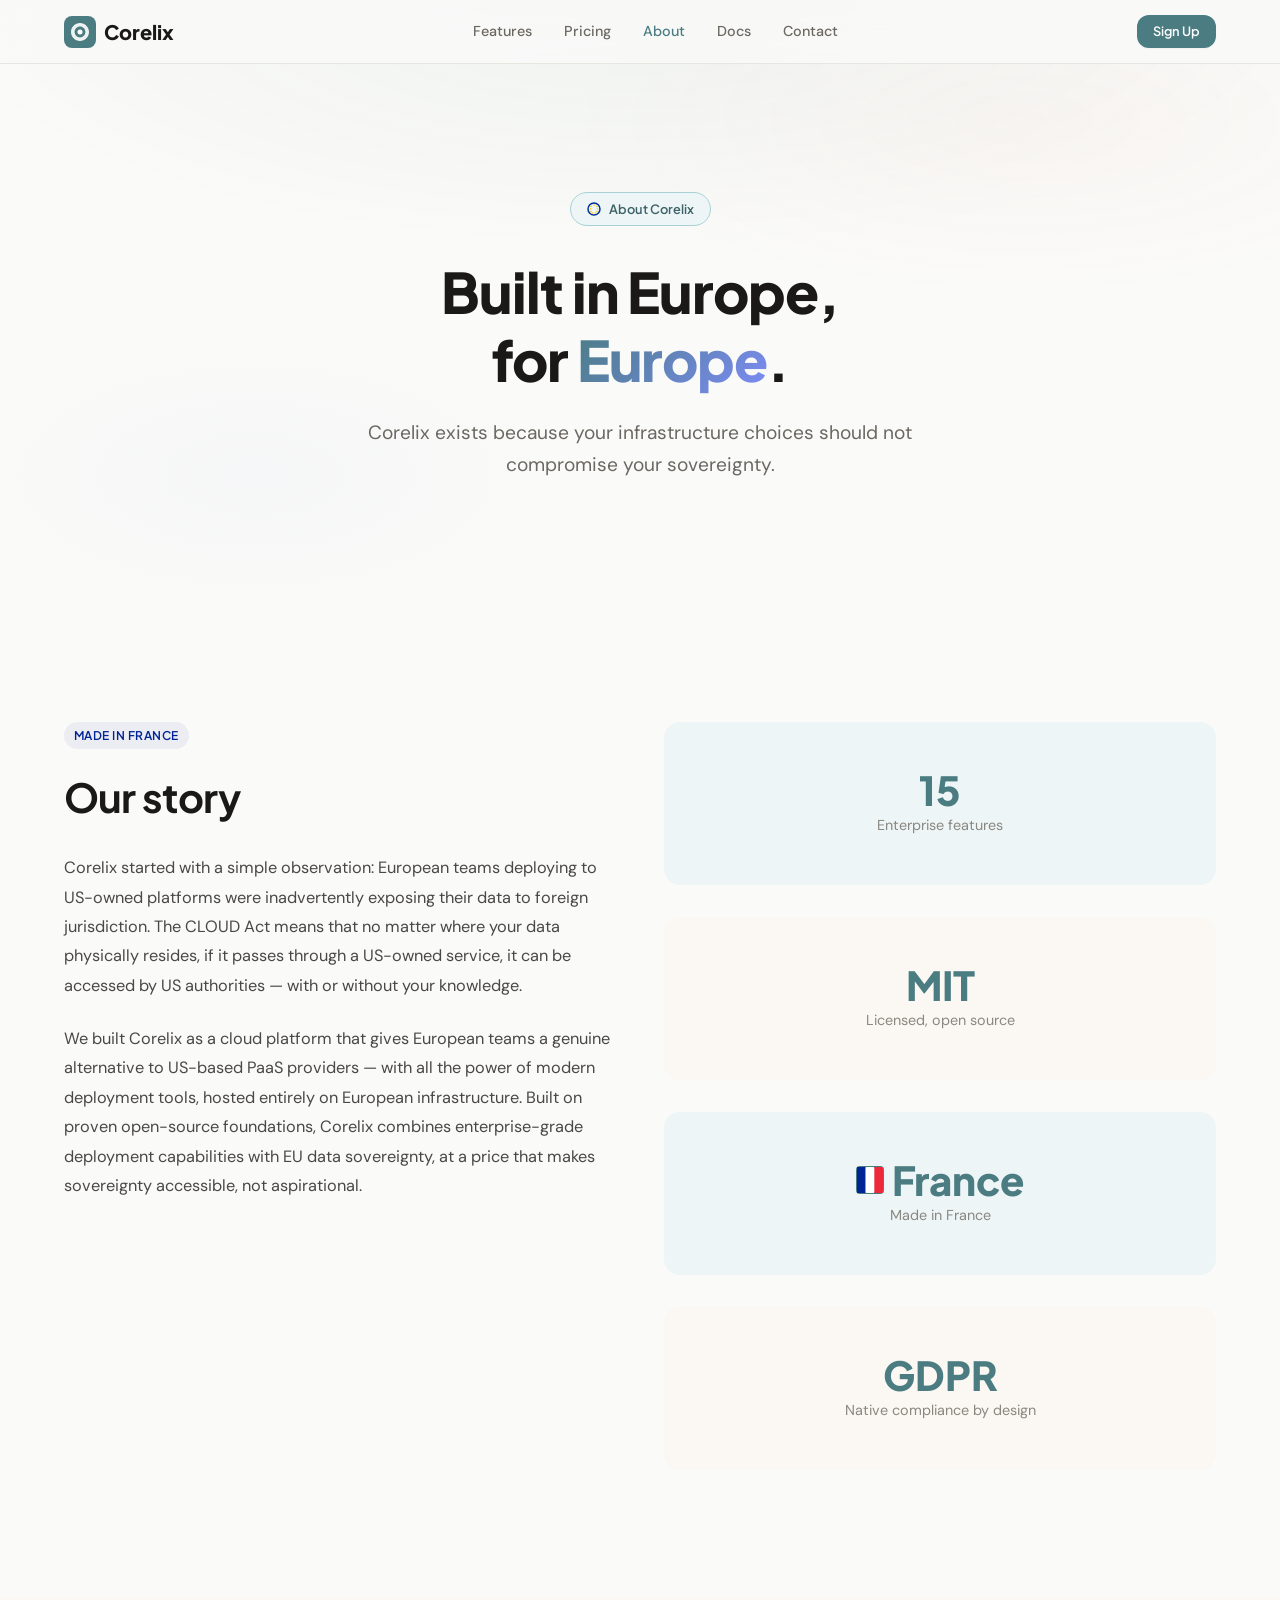
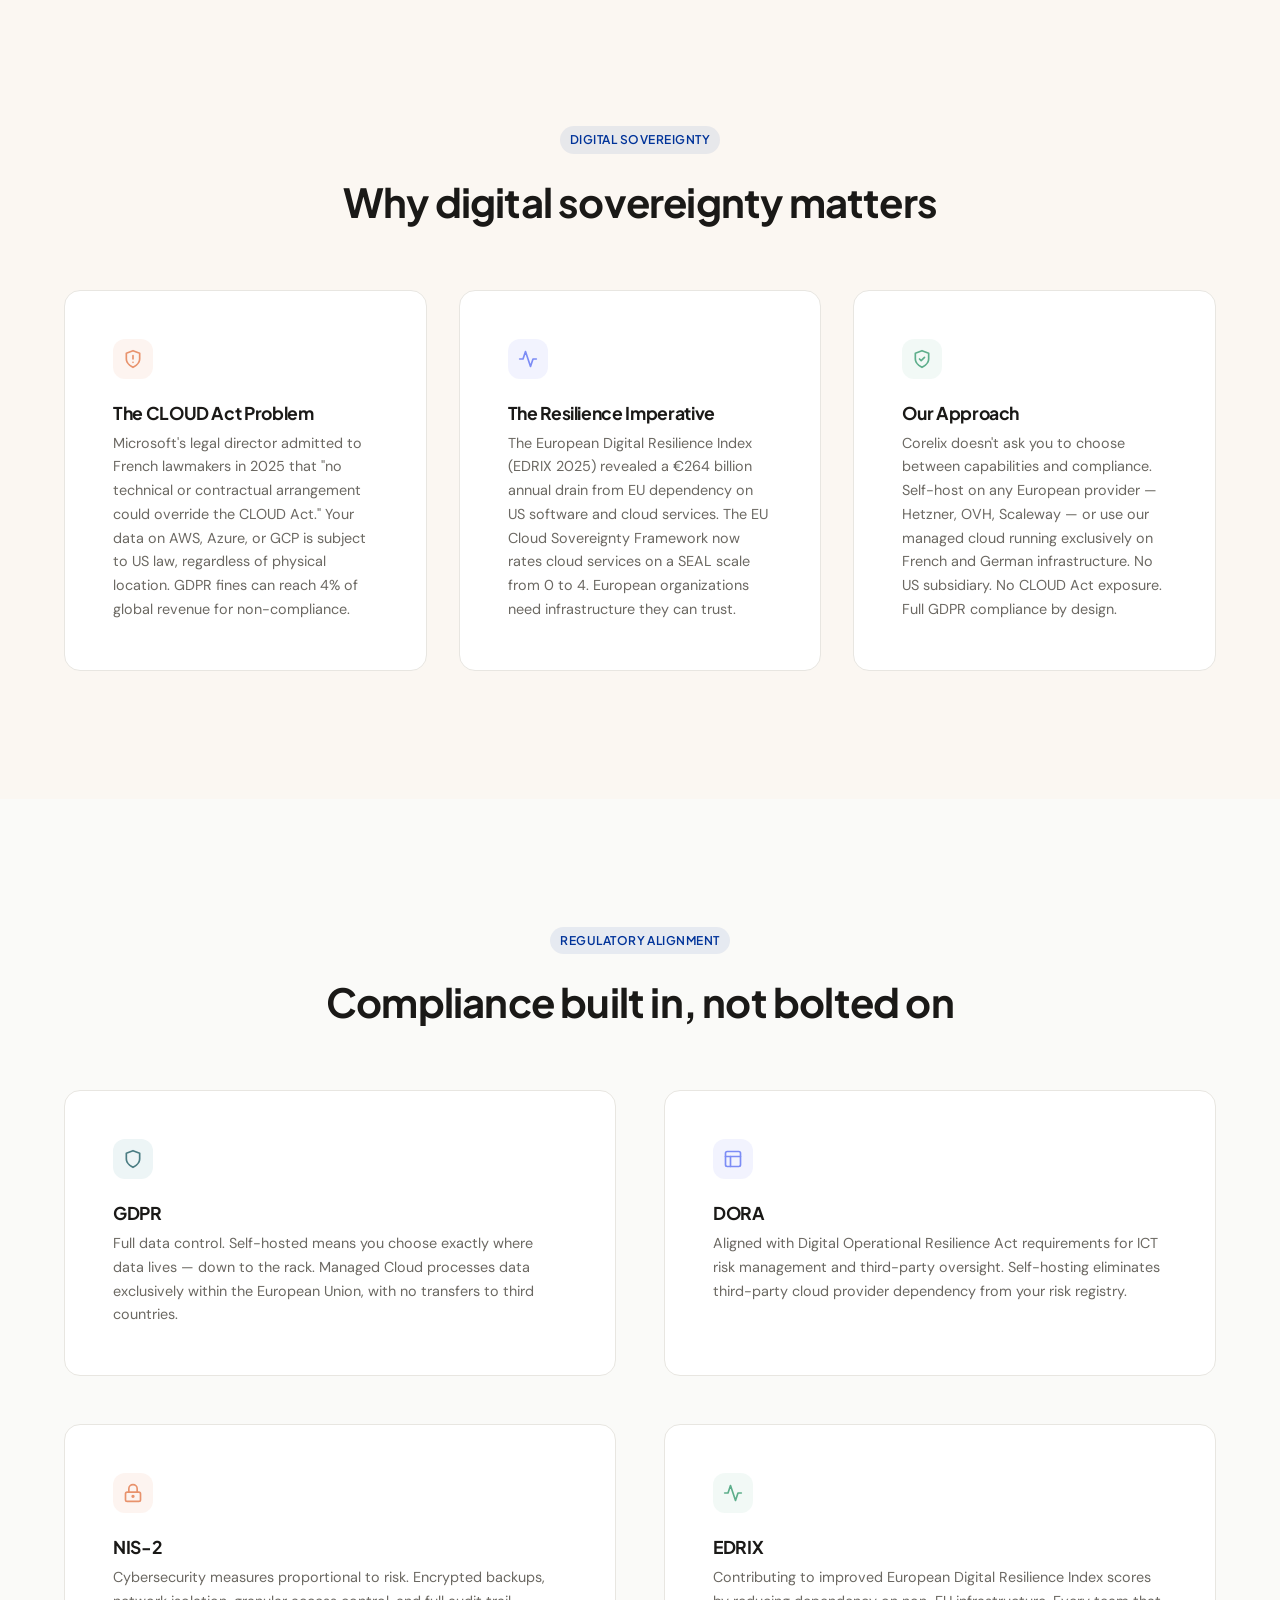
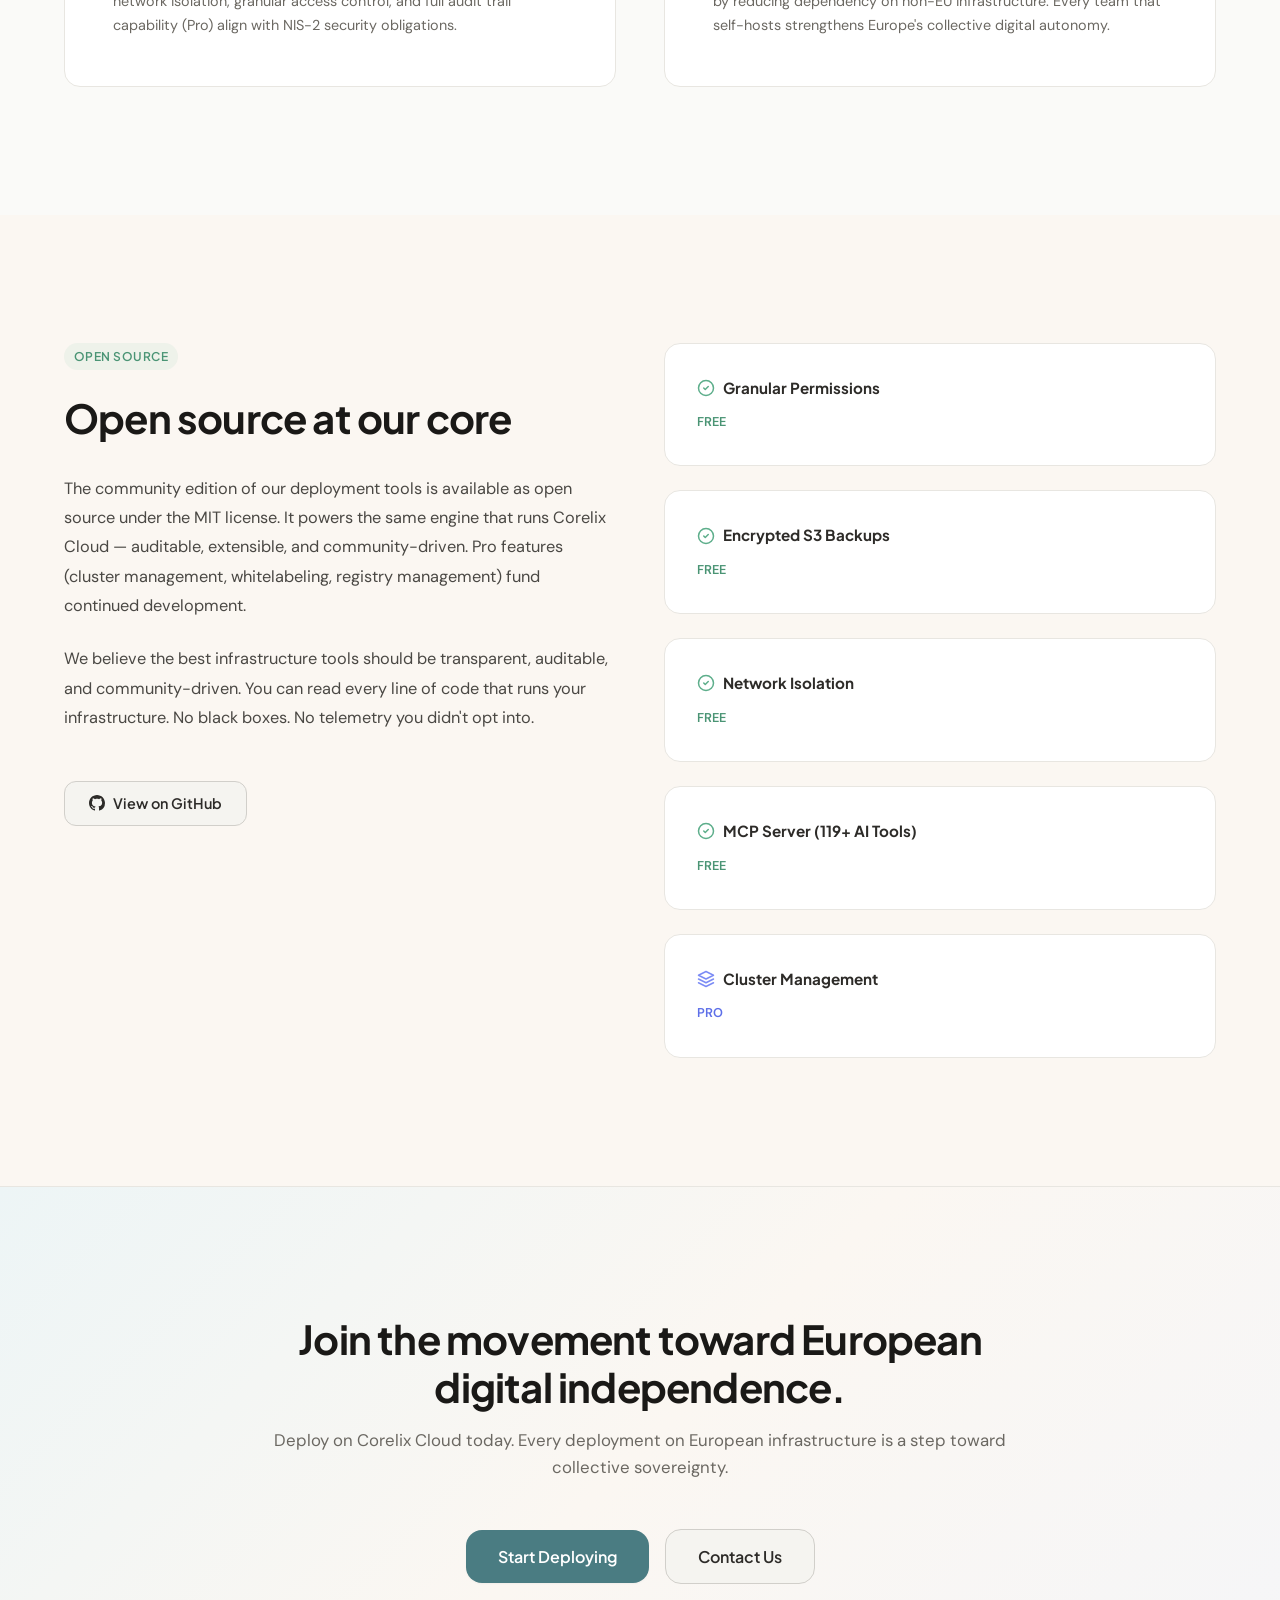
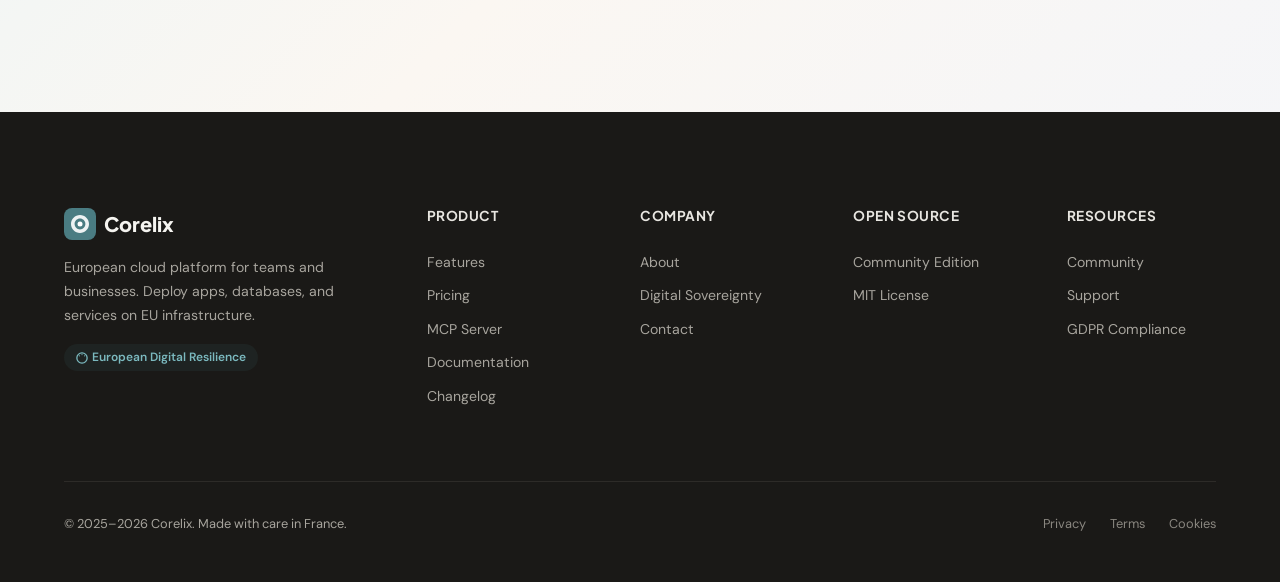
==== commit 8220b0bf: "Deploy website from 12a859b" ====
--- a/about.html
+++ b/about.html
@@ -80,16 +80,12 @@
         <a href="features.html" class="header__link">Features</a>
         <a href="pricing.html" class="header__link">Pricing</a>
         <a href="about.html" class="header__link header__link--active">About</a>
-        <a href="https://github.com/corelixio/platform" class="header__link" target="_blank" rel="noopener">GitHub</a>
+        <a href="https://docs.corelix.io" class="header__link" target="_blank" rel="noopener">Docs</a>
         <a href="contact.html" class="header__link">Contact</a>
       </nav>
 
       <div class="header__actions">
-        <a href="https://github.com/corelixio/platform" class="btn btn--secondary btn--sm" target="_blank" rel="noopener">
-          <svg width="16" height="16" viewBox="0 0 16 16" fill="currentColor" aria-hidden="true"><path d="M8 0C3.58 0 0 3.58 0 8c0 3.54 2.29 6.53 5.47 7.59.4.07.55-.17.55-.38 0-.19-.01-.82-.01-1.49-2.01.37-2.53-.49-2.69-.94-.09-.23-.48-.94-.82-1.13-.28-.15-.68-.52-.01-.53.63-.01 1.08.58 1.23.82.72 1.21 1.87.87 2.33.66.07-.52.28-.87.51-1.07-1.78-.2-3.64-.89-3.64-3.95 0-.87.31-1.59.82-2.15-.08-.2-.36-1.02.08-2.12 0 0 .67-.21 2.2.82.64-.18 1.32-.27 2-.27.68 0 1.36.09 2 .27 1.53-1.04 2.2-.82 2.2-.82.44 1.1.16 1.92.08 2.12.51.56.82 1.27.82 2.15 0 3.07-1.87 3.75-3.65 3.95.29.25.54.73.54 1.48 0 1.07-.01 1.93-.01 2.2 0 .21.15.46.55.38A8.01 8.01 0 0016 8c0-4.42-3.58-8-8-8z"/></svg>
-          Star
-        </a>
-        <a href="pricing.html" class="btn btn--primary btn--sm">Get Started</a>
+        <a href="https://app.corelix.io/register" class="btn btn--primary btn--sm">Sign Up</a>
       </div>
 
       <button class="header__mobile-toggle" aria-label="Toggle menu" aria-expanded="false">
@@ -103,9 +99,9 @@
     <a href="features.html" class="mobile-nav__link">Features</a>
     <a href="pricing.html" class="mobile-nav__link">Pricing</a>
     <a href="about.html" class="mobile-nav__link">About</a>
-    <a href="https://github.com/corelixio/platform" class="mobile-nav__link" target="_blank" rel="noopener">GitHub</a>
+    <a href="https://docs.corelix.io" class="mobile-nav__link" target="_blank" rel="noopener">Docs</a>
     <a href="contact.html" class="mobile-nav__link">Contact</a>
-    <a href="pricing.html" class="btn btn--primary btn--lg" style="margin-top:auto;">Get Started</a>
+    <a href="https://app.corelix.io/register" class="btn btn--primary btn--lg" style="margin-top:auto;">Sign Up</a>
   </nav>
 
   <main id="main">
@@ -139,7 +135,7 @@
               Corelix started with a simple observation: European teams deploying to US-owned platforms were inadvertently exposing their data to foreign jurisdiction. The CLOUD Act means that no matter where your data physically resides, if it passes through a US-owned service, it can be accessed by US authorities — with or without your knowledge.
             </p>
             <p style="color:var(--color-neutral-700); font-size:1.02rem; line-height:1.8; margin-bottom:var(--space-lg);">
-              We built Corelix to offer a genuine alternative. Not a compromise between features and sovereignty, but a platform that delivers both. By extending Coolify — the most capable open-source self-hosted PaaS — we bring enterprise-grade features to every European team, at a price that makes sovereignty accessible, not aspirational.
+              We built Corelix as a cloud platform that gives European teams a genuine alternative to US-based PaaS providers — with all the power of modern deployment tools, hosted entirely on European infrastructure. Built on proven open-source foundations, Corelix combines enterprise-grade deployment capabilities with EU data sovereignty, at a price that makes sovereignty accessible, not aspirational.
             </p>
           </div>
 
@@ -273,12 +269,12 @@
             <span class="tag tag--open" style="margin-bottom:var(--space-lg); display:inline-flex;">Open Source</span>
             <h2 style="margin-bottom:var(--space-xl);">Open source at our core</h2>
             <p style="color:var(--color-neutral-700); font-size:1.02rem; line-height:1.8; margin-bottom:var(--space-lg);">
-              11 of our 15 features ship as open source under the MIT license. The free community edition is fully functional — not a crippled trial. Pro features (cluster management, whitelabeling, registry management) fund continued development.
+              The community edition of our deployment tools is available as open source under the MIT license. It powers the same engine that runs Corelix Cloud — auditable, extensible, and community-driven. Pro features (cluster management, whitelabeling, registry management) fund continued development.
             </p>
             <p style="color:var(--color-neutral-700); font-size:1.02rem; line-height:1.8; margin-bottom:var(--space-2xl);">
               We believe the best infrastructure tools should be transparent, auditable, and community-driven. You can read every line of code that runs your infrastructure. No black boxes. No telemetry you didn't opt into.
             </p>
-            <a href="https://github.com/corelixio/platform" class="btn btn--secondary" target="_blank" rel="noopener">
+            <a href="https://github.com/amirhmoradi/coolify-enhanced" class="btn btn--secondary" target="_blank" rel="noopener">
               <svg width="16" height="16" viewBox="0 0 16 16" fill="currentColor" aria-hidden="true"><path d="M8 0C3.58 0 0 3.58 0 8c0 3.54 2.29 6.53 5.47 7.59.4.07.55-.17.55-.38 0-.19-.01-.82-.01-1.49-2.01.37-2.53-.49-2.69-.94-.09-.23-.48-.94-.82-1.13-.28-.15-.68-.52-.01-.53.63-.01 1.08.58 1.23.82.72 1.21 1.87.87 2.33.66.07-.52.28-.87.51-1.07-1.78-.2-3.64-.89-3.64-3.95 0-.87.31-1.59.82-2.15-.08-.2-.36-1.02.08-2.12 0 0 .67-.21 2.2.82.64-.18 1.32-.27 2-.27.68 0 1.36.09 2 .27 1.53-1.04 2.2-.82 2.2-.82.44 1.1.16 1.92.08 2.12.51.56.82 1.27.82 2.15 0 3.07-1.87 3.75-3.65 3.95.29.25.54.73.54 1.48 0 1.07-.01 1.93-.01 2.2 0 .21.15.46.55.38A8.01 8.01 0 0016 8c0-4.42-3.58-8-8-8z"/></svg>
               View on GitHub
             </a>
@@ -330,9 +326,9 @@
     <section class="cta-section">
       <div class="container" data-animate>
         <h2>Join the movement toward European<br>digital independence.</h2>
-        <p>Start with the free community edition. Every deployment on European infrastructure is a step toward collective sovereignty.</p>
+        <p>Deploy on Corelix Cloud today. Every deployment on European infrastructure is a step toward collective sovereignty.</p>
         <div class="flex items-center justify-center gap-md" style="flex-wrap:wrap;">
-          <a href="pricing.html" class="btn btn--primary btn--lg">Get Started Free</a>
+          <a href="https://app.corelix.io/register" class="btn btn--primary btn--lg">Start Deploying</a>
           <a href="contact.html" class="btn btn--secondary btn--lg">Contact Us</a>
         </div>
       </div>
@@ -343,7 +339,7 @@
   <!-- ====== Footer ====== -->
   <footer class="footer" role="contentinfo">
     <div class="container">
-      <div class="footer__grid">
+      <div class="footer__grid" style="grid-template-columns: 2fr repeat(4, 1fr);">
         <div class="footer__brand">
           <a href="index.html" class="header__logo" style="color:var(--color-neutral-100);">
             <svg class="header__logo-icon" viewBox="0 0 32 32" fill="none" aria-hidden="true">
@@ -353,7 +349,7 @@
             </svg>
             Corelix
           </a>
-          <p>EU-native Platform-as-a-Service built for digital resilience. Made in France.</p>
+          <p>European cloud platform for teams and businesses. Deploy apps, databases, and services on EU infrastructure.</p>
           <div class="footer__eu-badge">
             <svg width="12" height="12" viewBox="0 0 14 14" fill="none"><circle cx="7" cy="7" r="6" stroke="currentColor" stroke-width="1.5"/><circle cx="7" cy="3" r="0.7" fill="currentColor"/><circle cx="4" cy="4.5" r="0.7" fill="currentColor"/><circle cx="10" cy="4.5" r="0.7" fill="currentColor"/></svg>
             European Digital Resilience
@@ -366,8 +362,8 @@
             <li><a href="features.html">Features</a></li>
             <li><a href="pricing.html">Pricing</a></li>
             <li><a href="features.html#mcp-server">MCP Server</a></li>
-            <li><a href="https://github.com/corelixio/platform" target="_blank" rel="noopener">Documentation</a></li>
-            <li><a href="https://github.com/corelixio/platform/blob/main/CHANGELOG.md" target="_blank" rel="noopener">Changelog</a></li>
+            <li><a href="https://docs.corelix.io" target="_blank" rel="noopener">Documentation</a></li>
+            <li><a href="https://docs.corelix.io/changelog" target="_blank" rel="noopener">Changelog</a></li>
           </ul>
         </div>
 
@@ -377,16 +373,22 @@
             <li><a href="about.html">About</a></li>
             <li><a href="about.html#sovereignty">Digital Sovereignty</a></li>
             <li><a href="contact.html">Contact</a></li>
-            <li><a href="https://github.com/corelixio/platform" target="_blank" rel="noopener">GitHub</a></li>
+          </ul>
+        </div>
+
+        <div>
+          <h4 class="footer__col-title">Open Source</h4>
+          <ul class="footer__links">
+            <li><a href="https://github.com/amirhmoradi/coolify-enhanced" target="_blank" rel="noopener">Community Edition</a></li>
+            <li><a href="https://github.com/amirhmoradi/coolify-enhanced/blob/main/LICENSE" target="_blank" rel="noopener">MIT License</a></li>
           </ul>
         </div>
 
         <div>
           <h4 class="footer__col-title">Resources</h4>
           <ul class="footer__links">
-            <li><a href="https://github.com/corelixio/platform/discussions" target="_blank" rel="noopener">Community</a></li>
-            <li><a href="https://github.com/corelixio/platform/issues" target="_blank" rel="noopener">Support</a></li>
-            <li><a href="https://github.com/corelixio/platform/blob/main/LICENSE" target="_blank" rel="noopener">MIT License</a></li>
+            <li><a href="https://community.corelix.io" target="_blank" rel="noopener">Community</a></li>
+            <li><a href="contact.html">Support</a></li>
             <li><a href="about.html#gdpr">GDPR Compliance</a></li>
           </ul>
         </div>
--- a/css/styles.css
+++ b/css/styles.css
@@ -767,7 +767,7 @@
 
 .footer__grid {
   display: grid;
-  grid-template-columns: 2fr repeat(3, 1fr);
+  grid-template-columns: 2fr repeat(4, 1fr);
   gap: var(--space-3xl);
   margin-bottom: var(--space-3xl);
 }
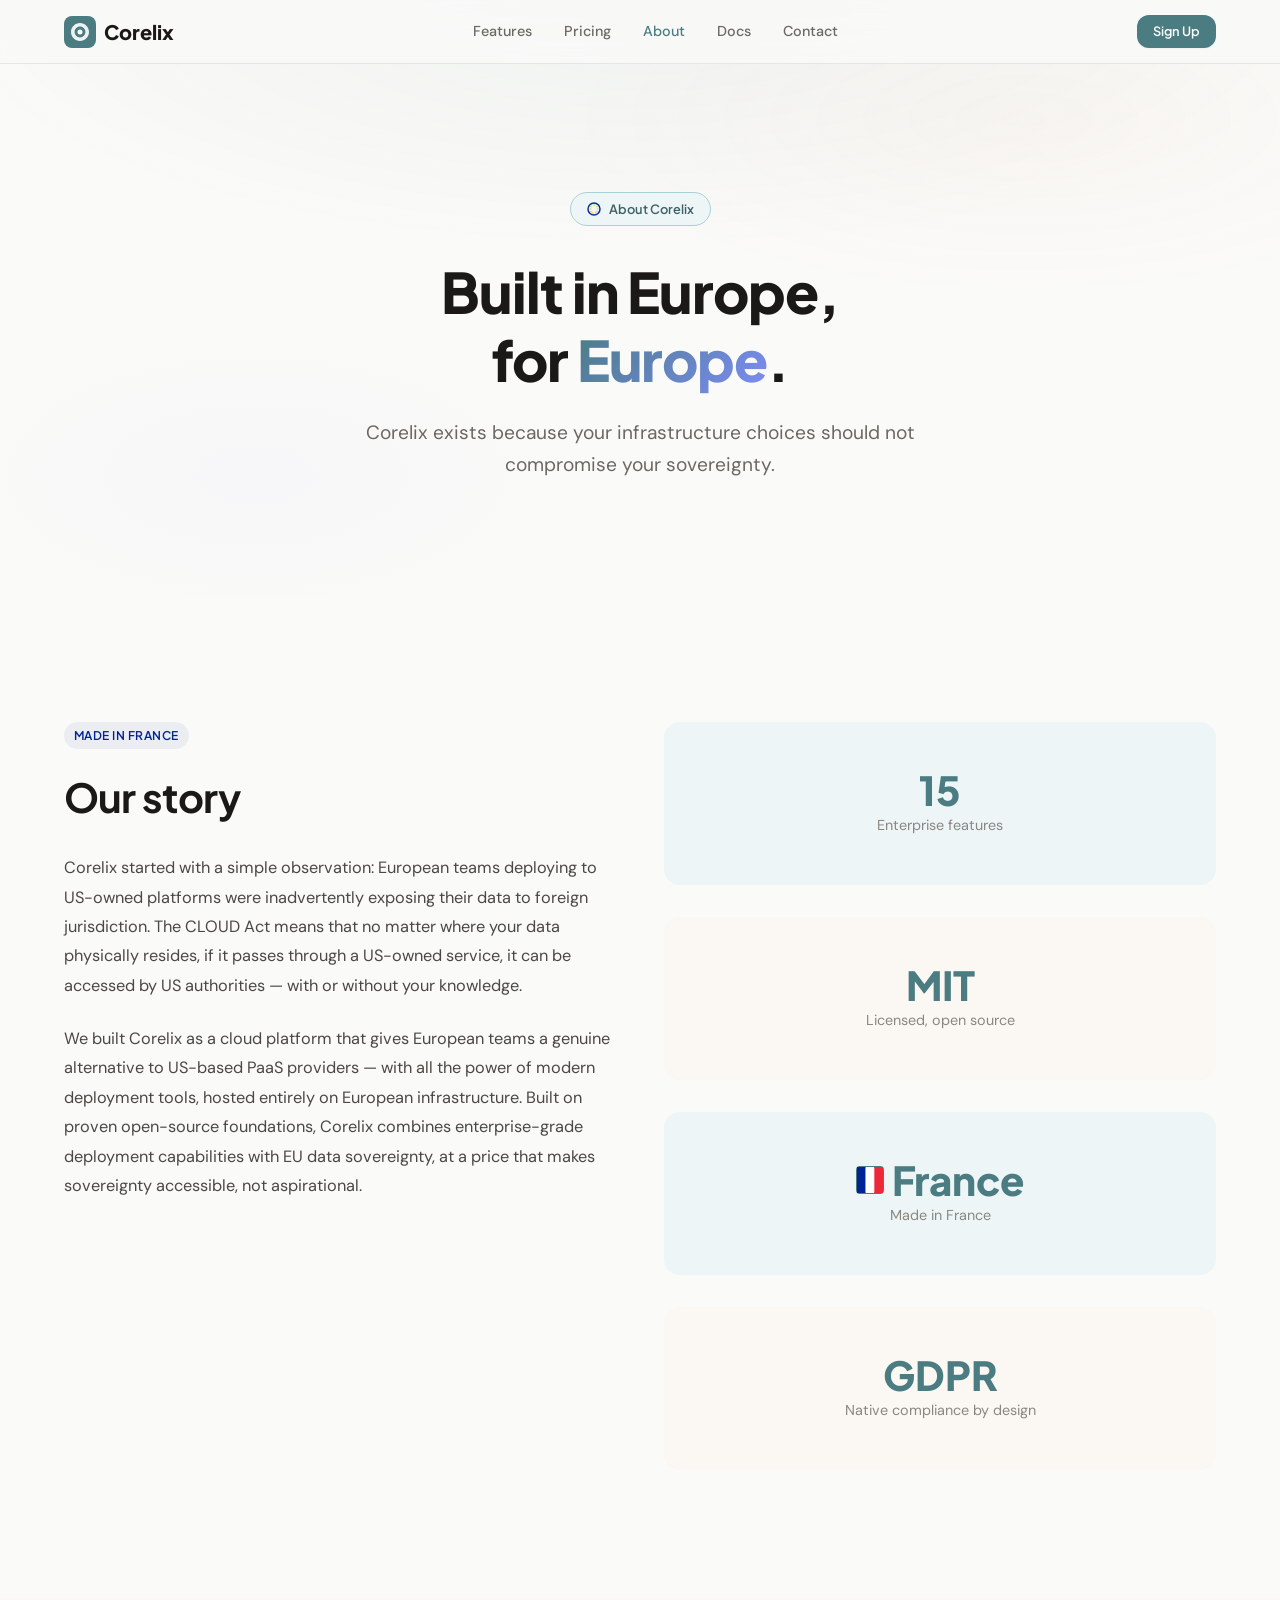
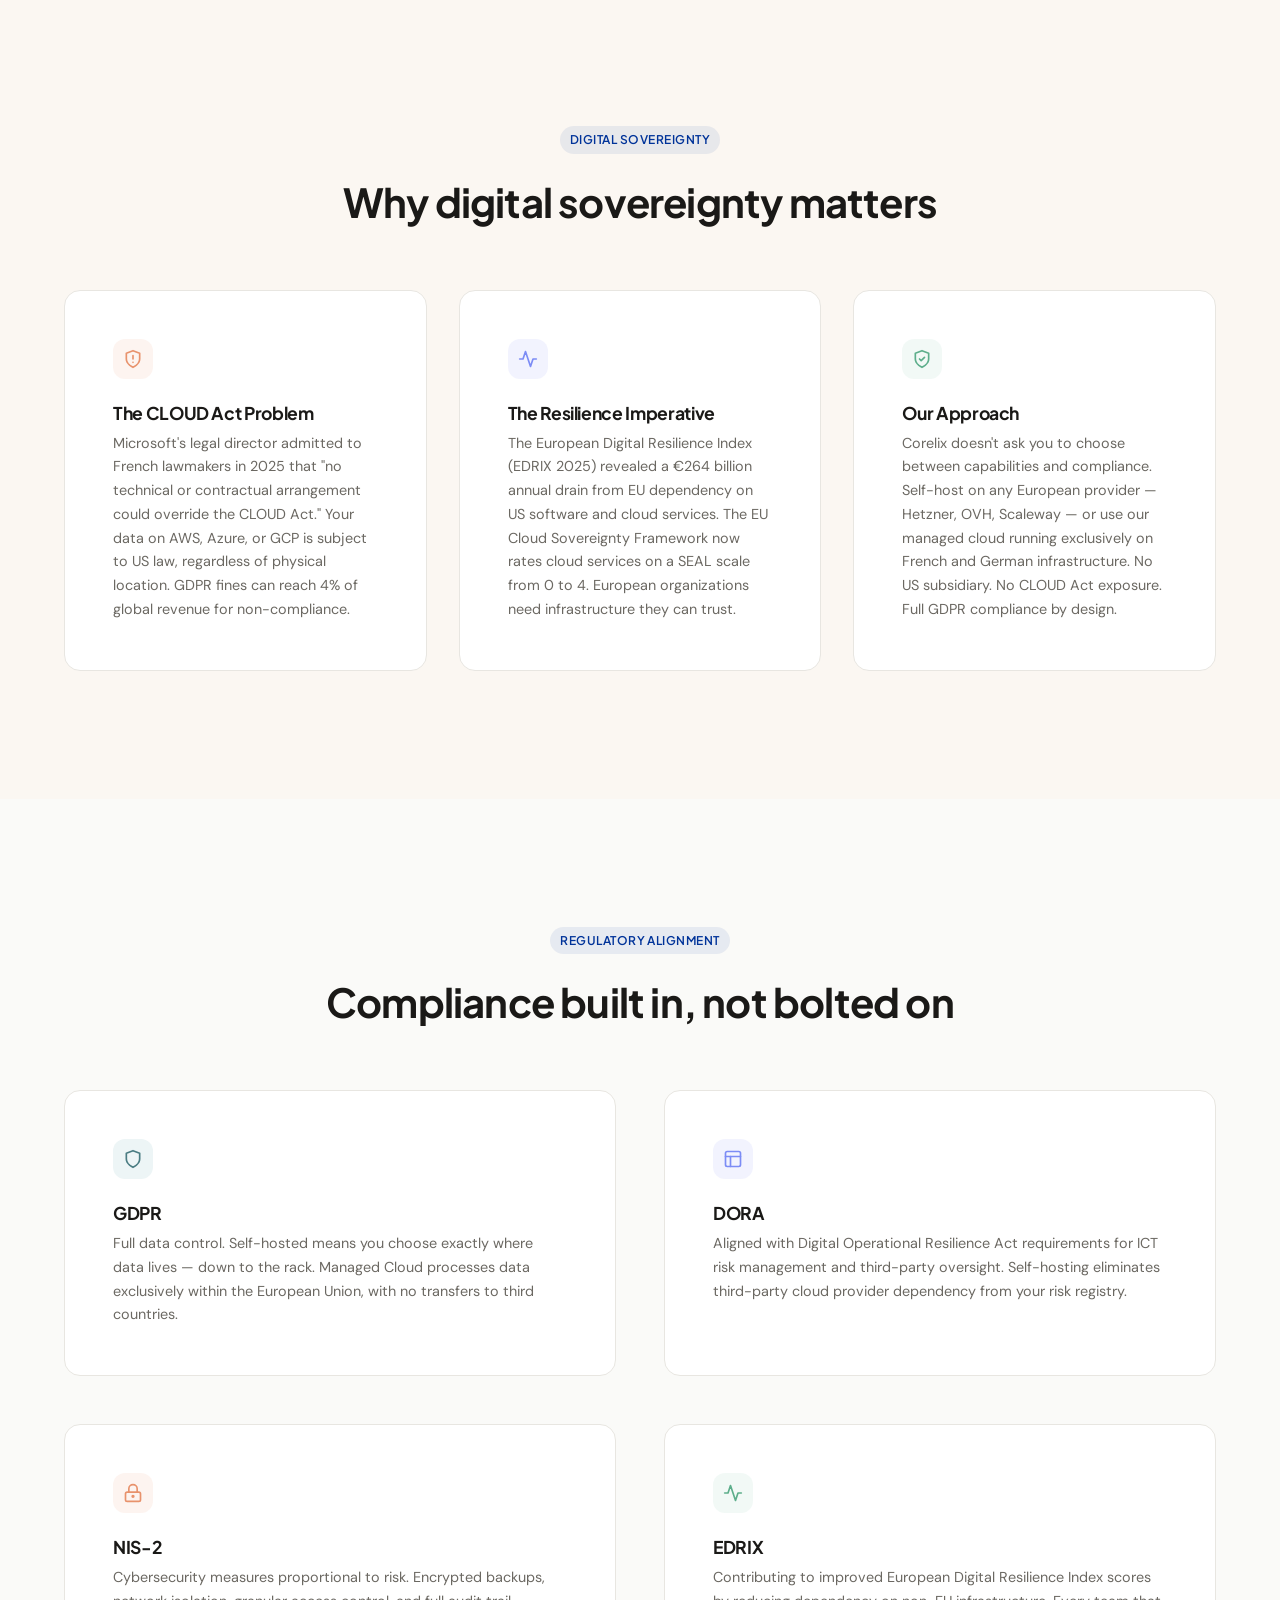
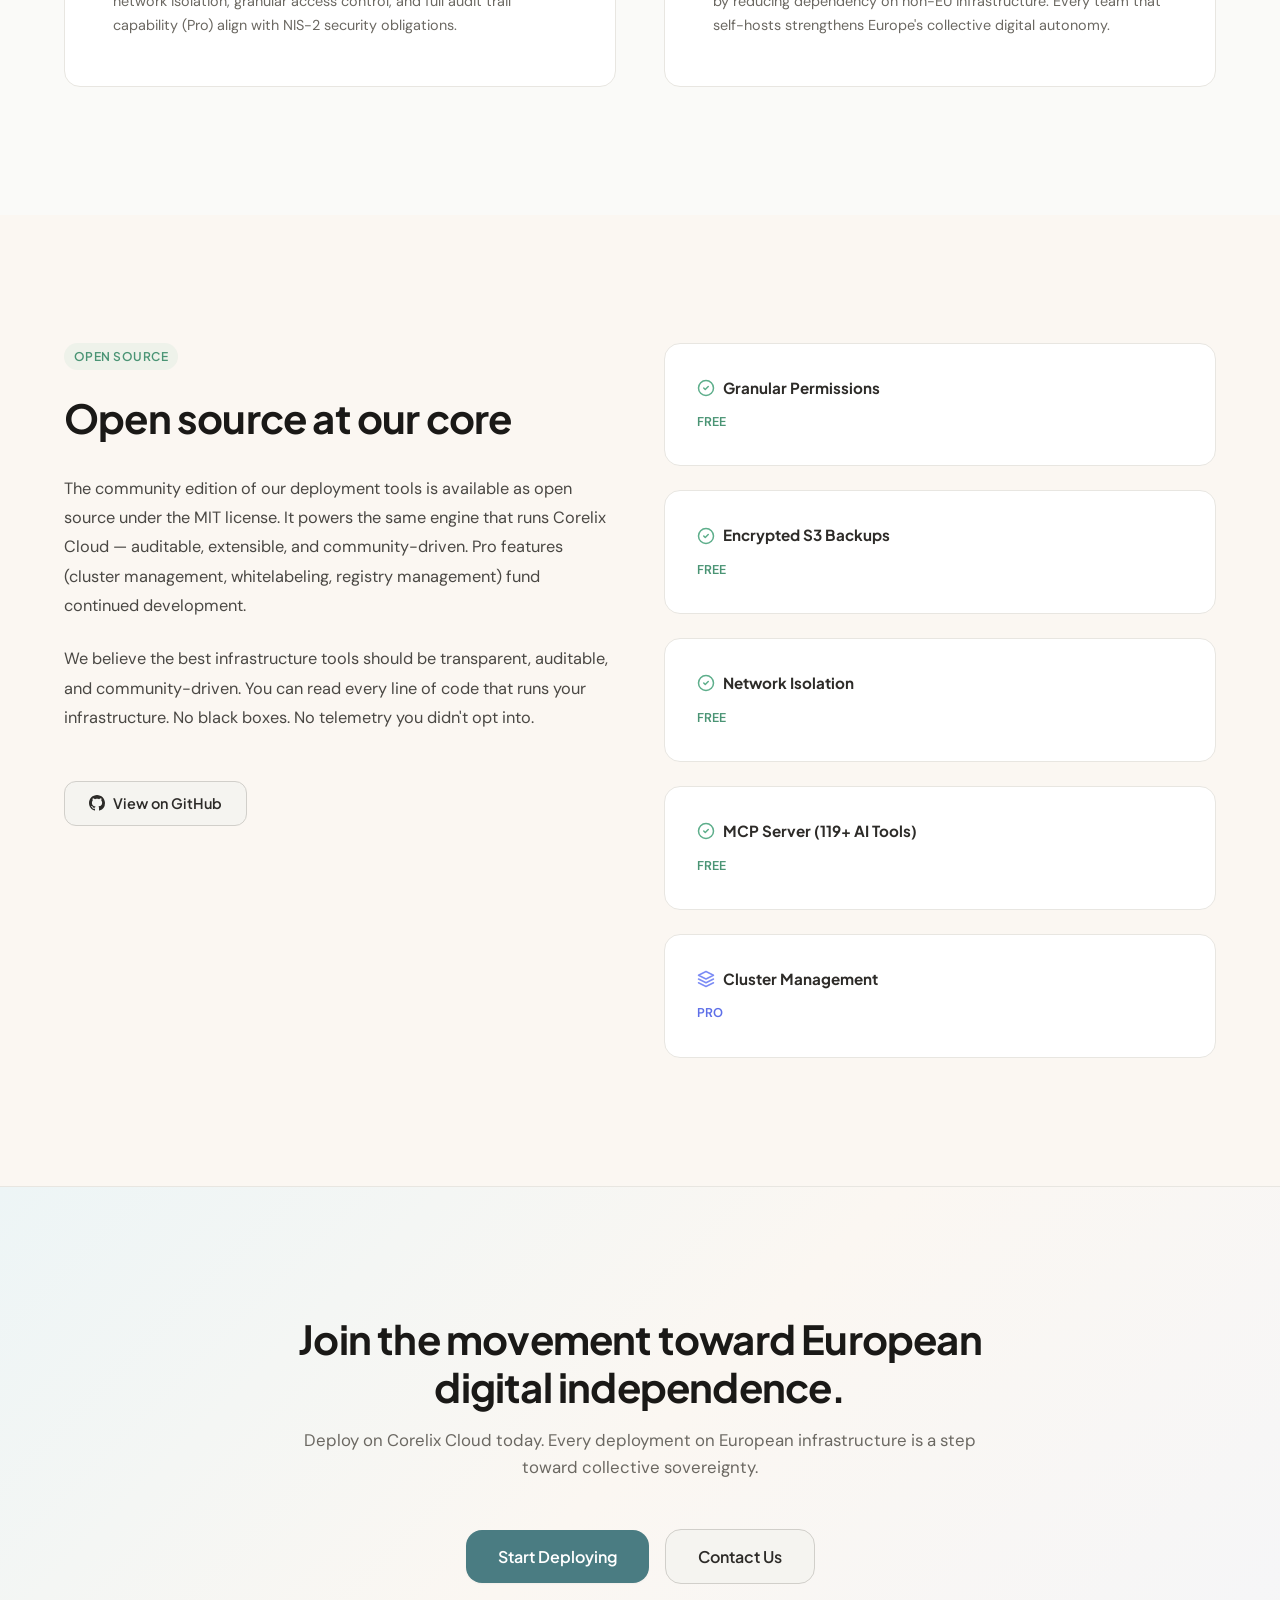
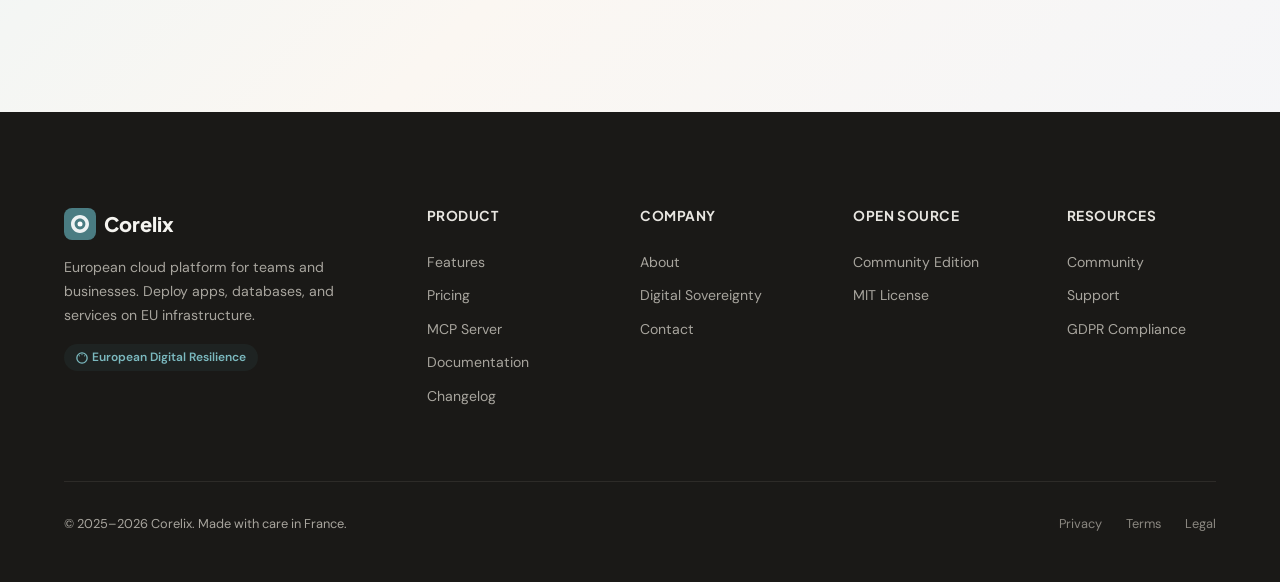
==== commit 7a00c5e2: "Deploy website from 06f9a73" ====
--- a/about.html
+++ b/about.html
@@ -26,11 +26,6 @@
 
   <link rel="icon" type="image/svg+xml" href="data:image/svg+xml,%3Csvg xmlns='http://www.w3.org/2000/svg' viewBox='0 0 32 32'%3E%3Crect width='32' height='32' rx='8' fill='%234A7C82'/%3E%3Cpath d='M16 7C11.03 7 7 11.03 7 16s4.03 9 9 9 9-4.03 9-9-4.03-9-9-9zm0 14.4c-2.98 0-5.4-2.42-5.4-5.4s2.42-5.4 5.4-5.4 5.4 2.42 5.4 5.4-2.42 5.4-5.4 5.4z' fill='white' opacity='0.9'/%3E%3Ccircle cx='16' cy='16' r='2.5' fill='white'/%3E%3C/svg%3E">
   <meta name="theme-color" content="#4A7C82">
-
-  <!-- Fonts -->
-  <link rel="preconnect" href="https://fonts.googleapis.com">
-  <link rel="preconnect" href="https://fonts.gstatic.com" crossorigin>
-  <link href="https://fonts.googleapis.com/css2?family=Plus+Jakarta+Sans:wght@500;600;700;800&family=DM+Sans:wght@400;500;600&family=JetBrains+Mono:wght@400&display=swap" rel="stylesheet">
 
   <!-- Styles -->
   <link rel="stylesheet" href="css/styles.css">
@@ -397,13 +392,20 @@
       <div class="footer__bottom">
         <p>&copy; 2025–2026 Corelix. Made with care in France.</p>
         <div class="footer__bottom-links">
-          <a href="contact.html">Privacy</a>
-          <a href="contact.html">Terms</a>
-          <a href="contact.html">Cookies</a>
+          <a href="privacy.html">Privacy</a>
+          <a href="terms.html">Terms</a>
+          <a href="legal.html">Legal</a>
         </div>
       </div>
     </div>
   </footer>
+
+  <!-- Analytics: OpenPanel (self-hosted) + PostHog (EU) -->
+  <script defer src="https://openpanel.corelix.io/op.js" data-website-id="corelix-io"></script>
+  <script>
+    !function(t,e){var o,n,p,r;e.__SV||(window.posthog=e,e._i=[],e.init=function(i,s,a){function g(t,e){var o=e.split(".");2==o.length&&(t=t[o[0]],e=o[1]),t[e]=function(){t.push([e].concat(Array.prototype.slice.call(arguments,0)))}}(p=t.createElement("script")).type="text/javascript",p.async=!0,p.src=s.api_host+"/static/array.js",(r=t.getElementsByTagName("script")[0]).parentNode.insertBefore(p,r);var u=e;for(void 0!==a?u=e[a]=[]:a="posthog",u.people=u.people||[],u.toString=function(t){var e="posthog";return"posthog"!==a&&(e+="."+a),t||(e+=" (stub)"),e},u.people.toString=function(){return u.toString(1)+".people (stub)"},o="init capture register register_once unregister opt_in_tracking opt_out_tracking has_opted_in_tracking has_opted_out_tracking reset isFeatureEnabled getFeatureFlag getFeatureFlagPayload reloadFeatureFlags group identify setPersonProperties setGroupProperties".split(" "),n=0;n<o.length;n++)g(u,o[n]);e._i.push([i,s,a])},e.__SV=1)}(document,window.posthog||[]);
+    posthog.init('phc_PLACEHOLDER', {api_host: 'https://eu.posthog.com'});
+  </script>
 
   <script src="js/main.js"></script>
 </body>
--- a/css/styles.css
+++ b/css/styles.css
@@ -2,6 +2,64 @@
    Corelix.io — Design System
    EU-first PaaS · Made in France
    ============================================ */
+
+/* --- Self-Hosted Fonts --- */
+@font-face {
+  font-family: 'Plus Jakarta Sans';
+  font-style: normal;
+  font-weight: 500;
+  font-display: swap;
+  src: url('../fonts/plus-jakarta-sans/plus-jakarta-sans-500.woff2') format('woff2');
+}
+@font-face {
+  font-family: 'Plus Jakarta Sans';
+  font-style: normal;
+  font-weight: 600;
+  font-display: swap;
+  src: url('../fonts/plus-jakarta-sans/plus-jakarta-sans-600.woff2') format('woff2');
+}
+@font-face {
+  font-family: 'Plus Jakarta Sans';
+  font-style: normal;
+  font-weight: 700;
+  font-display: swap;
+  src: url('../fonts/plus-jakarta-sans/plus-jakarta-sans-700.woff2') format('woff2');
+}
+@font-face {
+  font-family: 'Plus Jakarta Sans';
+  font-style: normal;
+  font-weight: 800;
+  font-display: swap;
+  src: url('../fonts/plus-jakarta-sans/plus-jakarta-sans-800.woff2') format('woff2');
+}
+@font-face {
+  font-family: 'DM Sans';
+  font-style: normal;
+  font-weight: 400;
+  font-display: swap;
+  src: url('../fonts/dm-sans/dm-sans-400.woff2') format('woff2');
+}
+@font-face {
+  font-family: 'DM Sans';
+  font-style: normal;
+  font-weight: 500;
+  font-display: swap;
+  src: url('../fonts/dm-sans/dm-sans-500.woff2') format('woff2');
+}
+@font-face {
+  font-family: 'DM Sans';
+  font-style: normal;
+  font-weight: 600;
+  font-display: swap;
+  src: url('../fonts/dm-sans/dm-sans-600.woff2') format('woff2');
+}
+@font-face {
+  font-family: 'JetBrains Mono';
+  font-style: normal;
+  font-weight: 400;
+  font-display: swap;
+  src: url('../fonts/jetbrains-mono/jetbrains-mono-400.woff2') format('woff2');
+}
 
 /* --- CSS Custom Properties (Brand Tokens) --- */
 :root {
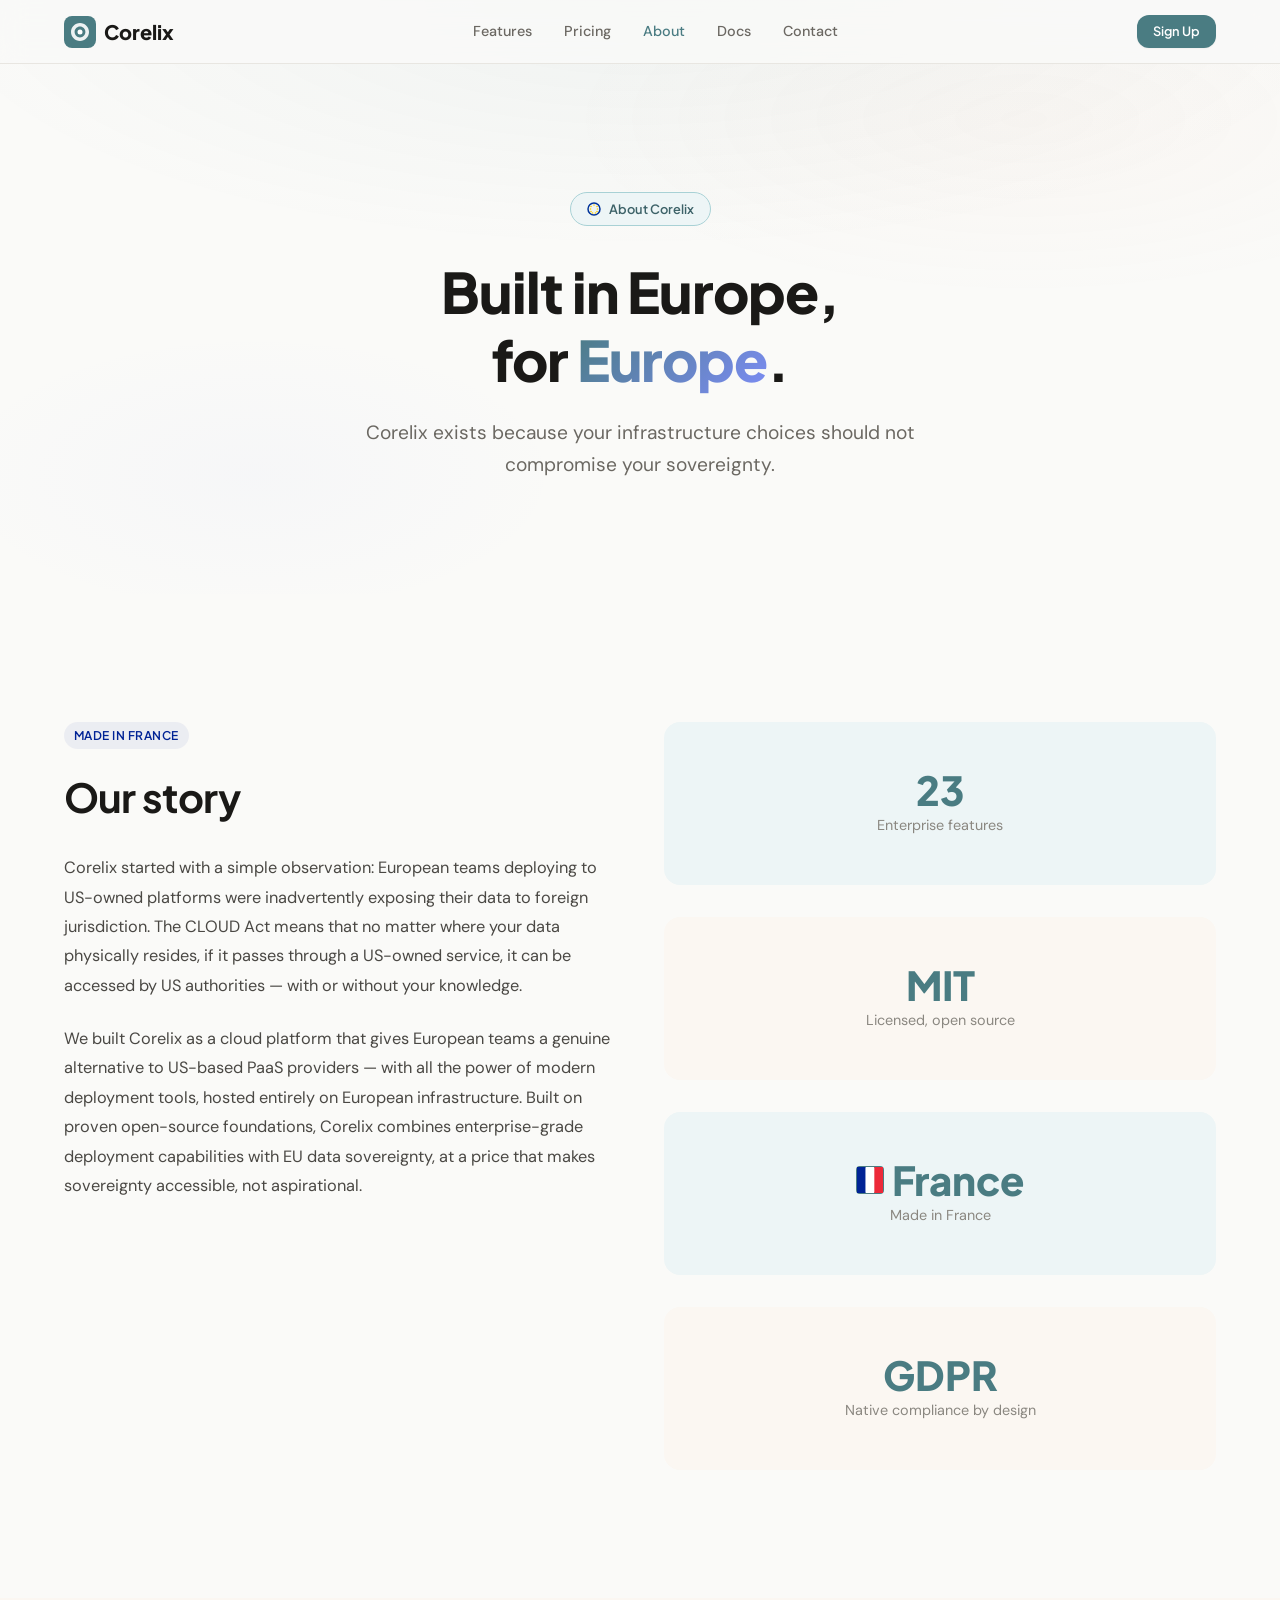
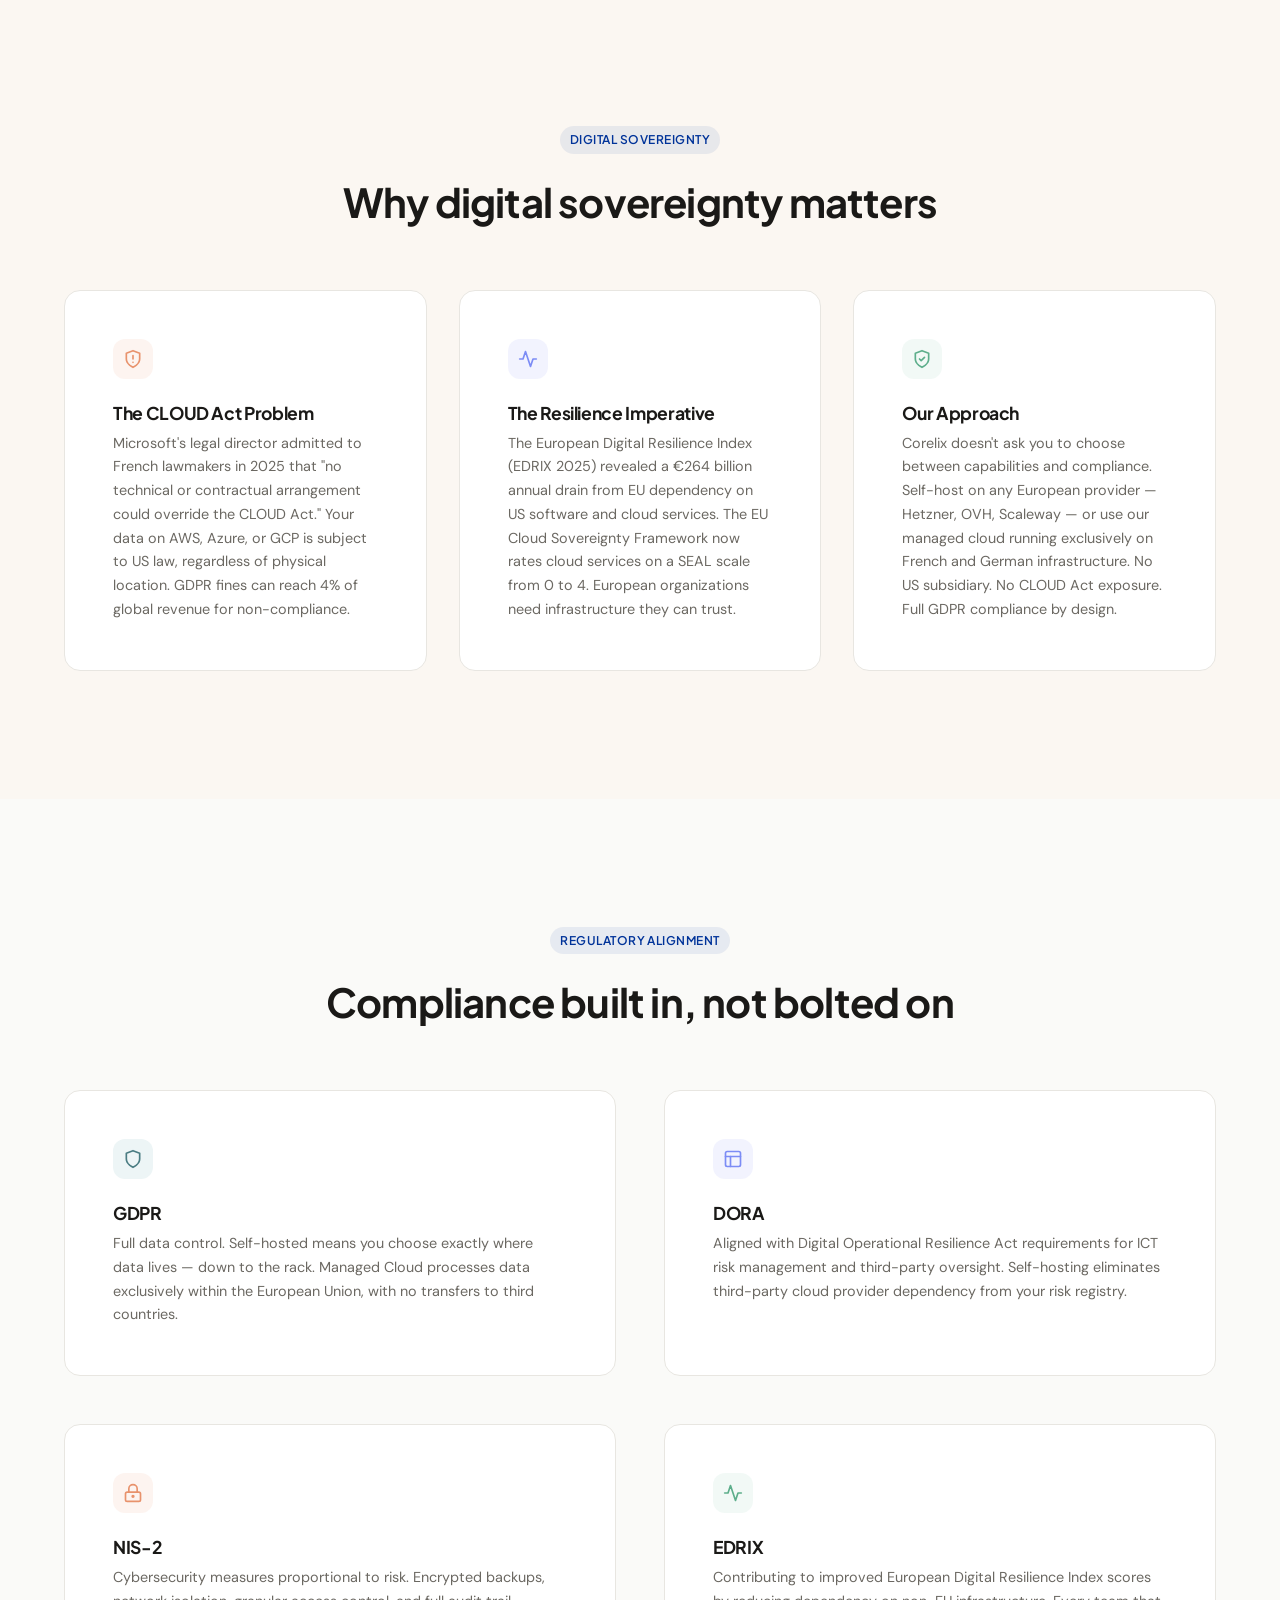
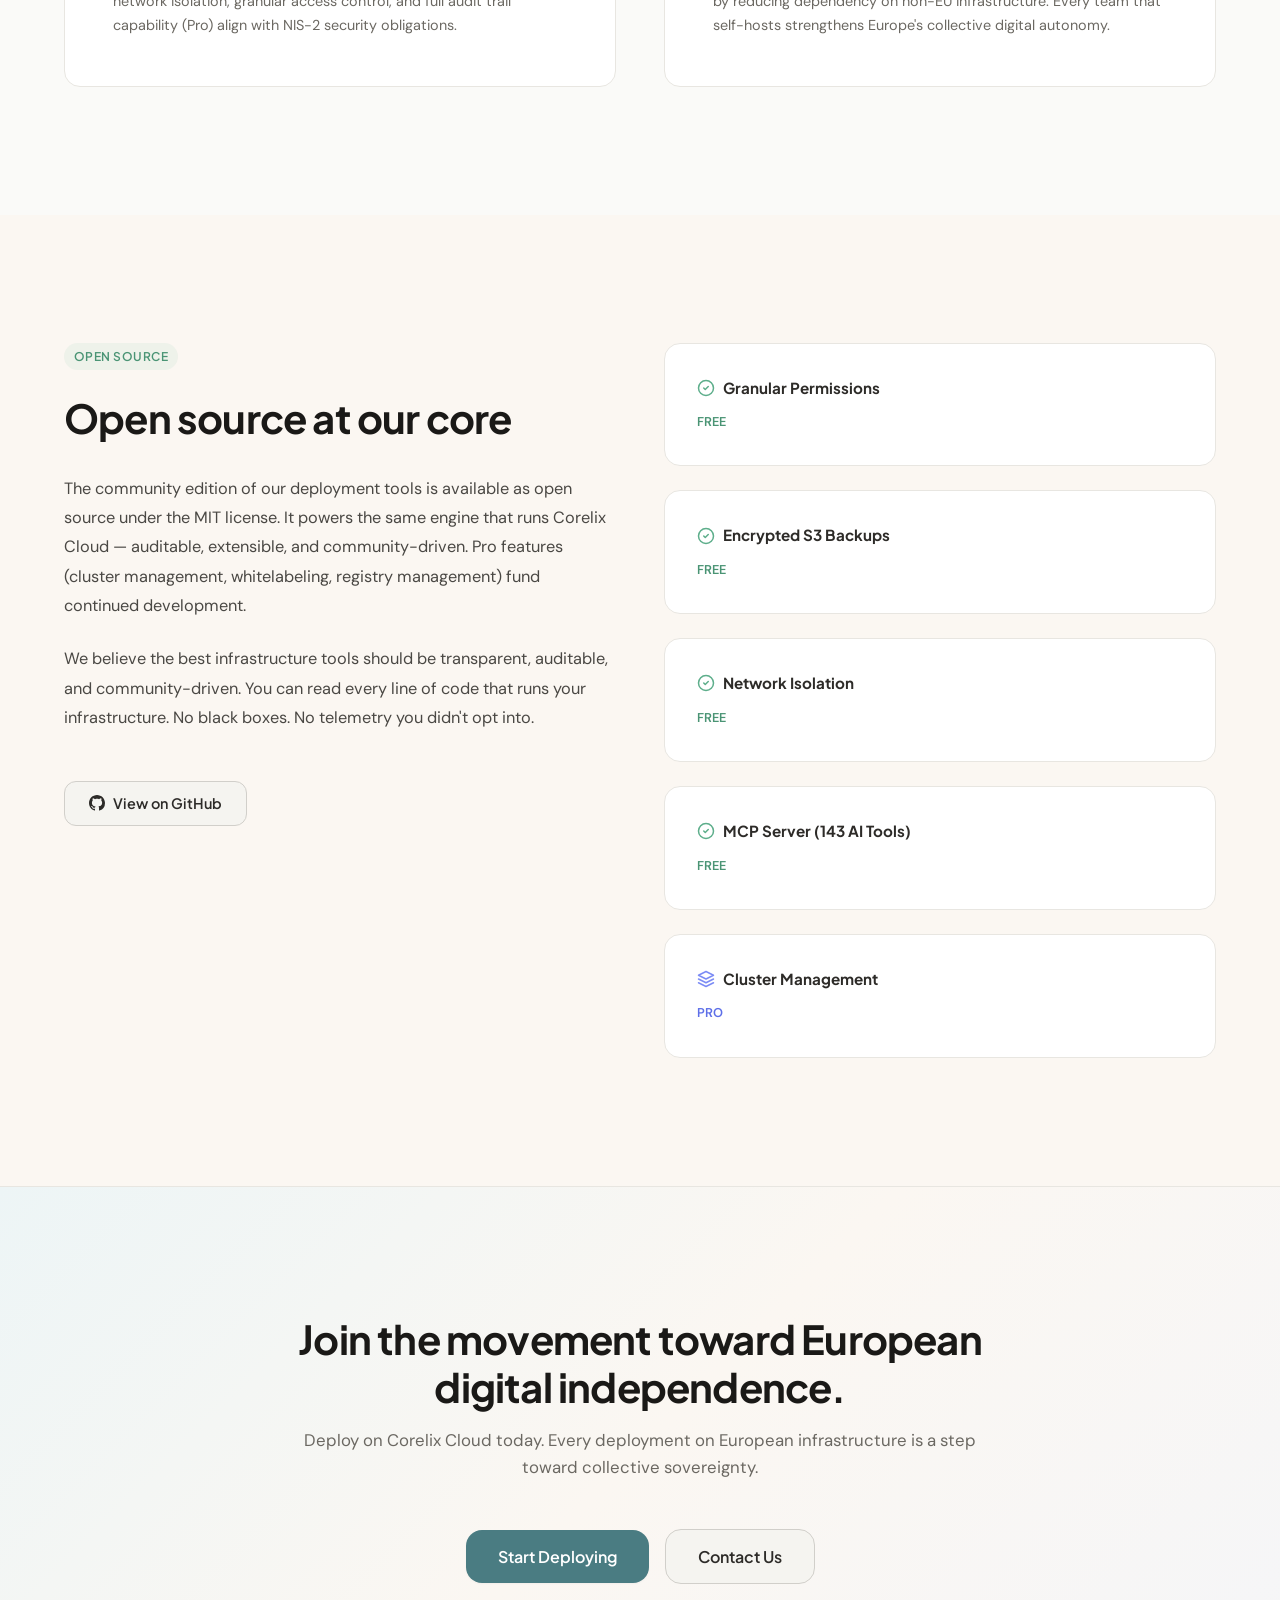
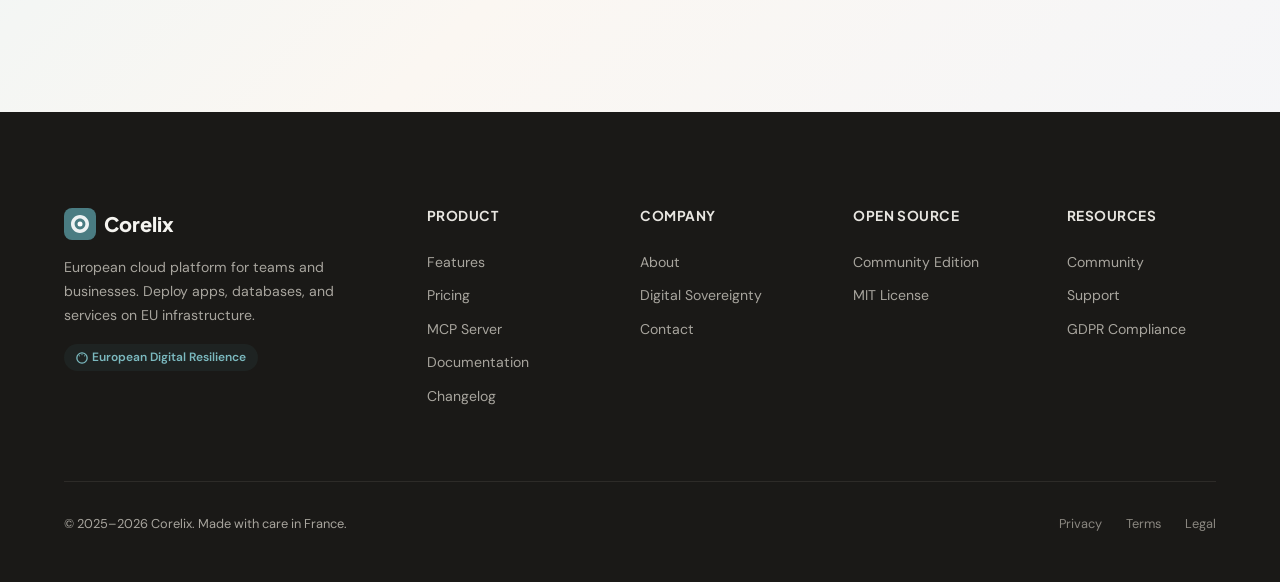
==== commit 4a891ffd: "Deploy website from 53a168b" ====
--- a/about.html
+++ b/about.html
@@ -136,7 +136,7 @@
 
           <div style="display:flex; flex-direction:column; gap:var(--space-xl); justify-content:center;">
             <div style="background:var(--color-primary-50); border-radius:var(--radius-xl); padding:var(--space-2xl); text-align:center;" data-animate data-animate-delay="100">
-              <div class="stat__number">15</div>
+              <div class="stat__number">23</div>
               <div class="stat__label">Enterprise features</div>
             </div>
             <div style="background:var(--color-cream-100); border-radius:var(--radius-xl); padding:var(--space-2xl); text-align:center;" data-animate data-animate-delay="200">
@@ -300,7 +300,7 @@
             <div style="background:white; border:1px solid var(--color-neutral-200); border-radius:var(--radius-xl); padding:var(--space-xl);" data-animate data-animate-delay="250">
               <div style="display:flex; align-items:center; gap:var(--space-sm); margin-bottom:var(--space-sm);">
                 <svg width="18" height="18" viewBox="0 0 24 24" fill="none" stroke="var(--color-sage-500)" stroke-width="2" stroke-linecap="round" stroke-linejoin="round"><path d="M9 12l2 2 4-4"/><circle cx="12" cy="12" r="10"/></svg>
-                <strong style="font-family:var(--font-display); font-size:0.95rem;">MCP Server (119+ AI Tools)</strong>
+                <strong style="font-family:var(--font-display); font-size:0.95rem;">MCP Server (143 AI Tools)</strong>
               </div>
               <span style="font-size:0.8rem; color:var(--color-sage-600); font-weight:600;">FREE</span>
             </div>
@@ -334,7 +334,7 @@
   <!-- ====== Footer ====== -->
   <footer class="footer" role="contentinfo">
     <div class="container">
-      <div class="footer__grid" style="grid-template-columns: 2fr repeat(4, 1fr);">
+      <div class="footer__grid">
         <div class="footer__brand">
           <a href="index.html" class="header__logo" style="color:var(--color-neutral-100);">
             <svg class="header__logo-icon" viewBox="0 0 32 32" fill="none" aria-hidden="true">
@@ -358,7 +358,7 @@
             <li><a href="pricing.html">Pricing</a></li>
             <li><a href="features.html#mcp-server">MCP Server</a></li>
             <li><a href="https://docs.corelix.io" target="_blank" rel="noopener">Documentation</a></li>
-            <li><a href="https://docs.corelix.io/changelog" target="_blank" rel="noopener">Changelog</a></li>
+            <li><a href="https://github.com/amirhmoradi/coolify-enhanced/releases" target="_blank" rel="noopener">Changelog</a></li>
           </ul>
         </div>
 
@@ -400,12 +400,8 @@
     </div>
   </footer>
 
-  <!-- Analytics: OpenPanel (self-hosted) + PostHog (EU) -->
+  <!-- Analytics: OpenPanel (self-hosted) -->
   <script defer src="https://openpanel.corelix.io/op.js" data-website-id="corelix-io"></script>
-  <script>
-    !function(t,e){var o,n,p,r;e.__SV||(window.posthog=e,e._i=[],e.init=function(i,s,a){function g(t,e){var o=e.split(".");2==o.length&&(t=t[o[0]],e=o[1]),t[e]=function(){t.push([e].concat(Array.prototype.slice.call(arguments,0)))}}(p=t.createElement("script")).type="text/javascript",p.async=!0,p.src=s.api_host+"/static/array.js",(r=t.getElementsByTagName("script")[0]).parentNode.insertBefore(p,r);var u=e;for(void 0!==a?u=e[a]=[]:a="posthog",u.people=u.people||[],u.toString=function(t){var e="posthog";return"posthog"!==a&&(e+="."+a),t||(e+=" (stub)"),e},u.people.toString=function(){return u.toString(1)+".people (stub)"},o="init capture register register_once unregister opt_in_tracking opt_out_tracking has_opted_in_tracking has_opted_out_tracking reset isFeatureEnabled getFeatureFlag getFeatureFlagPayload reloadFeatureFlags group identify setPersonProperties setGroupProperties".split(" "),n=0;n<o.length;n++)g(u,o[n]);e._i.push([i,s,a])},e.__SV=1)}(document,window.posthog||[]);
-    posthog.init('phc_PLACEHOLDER', {api_host: 'https://eu.posthog.com'});
-  </script>
 
   <script src="js/main.js"></script>
 </body>
